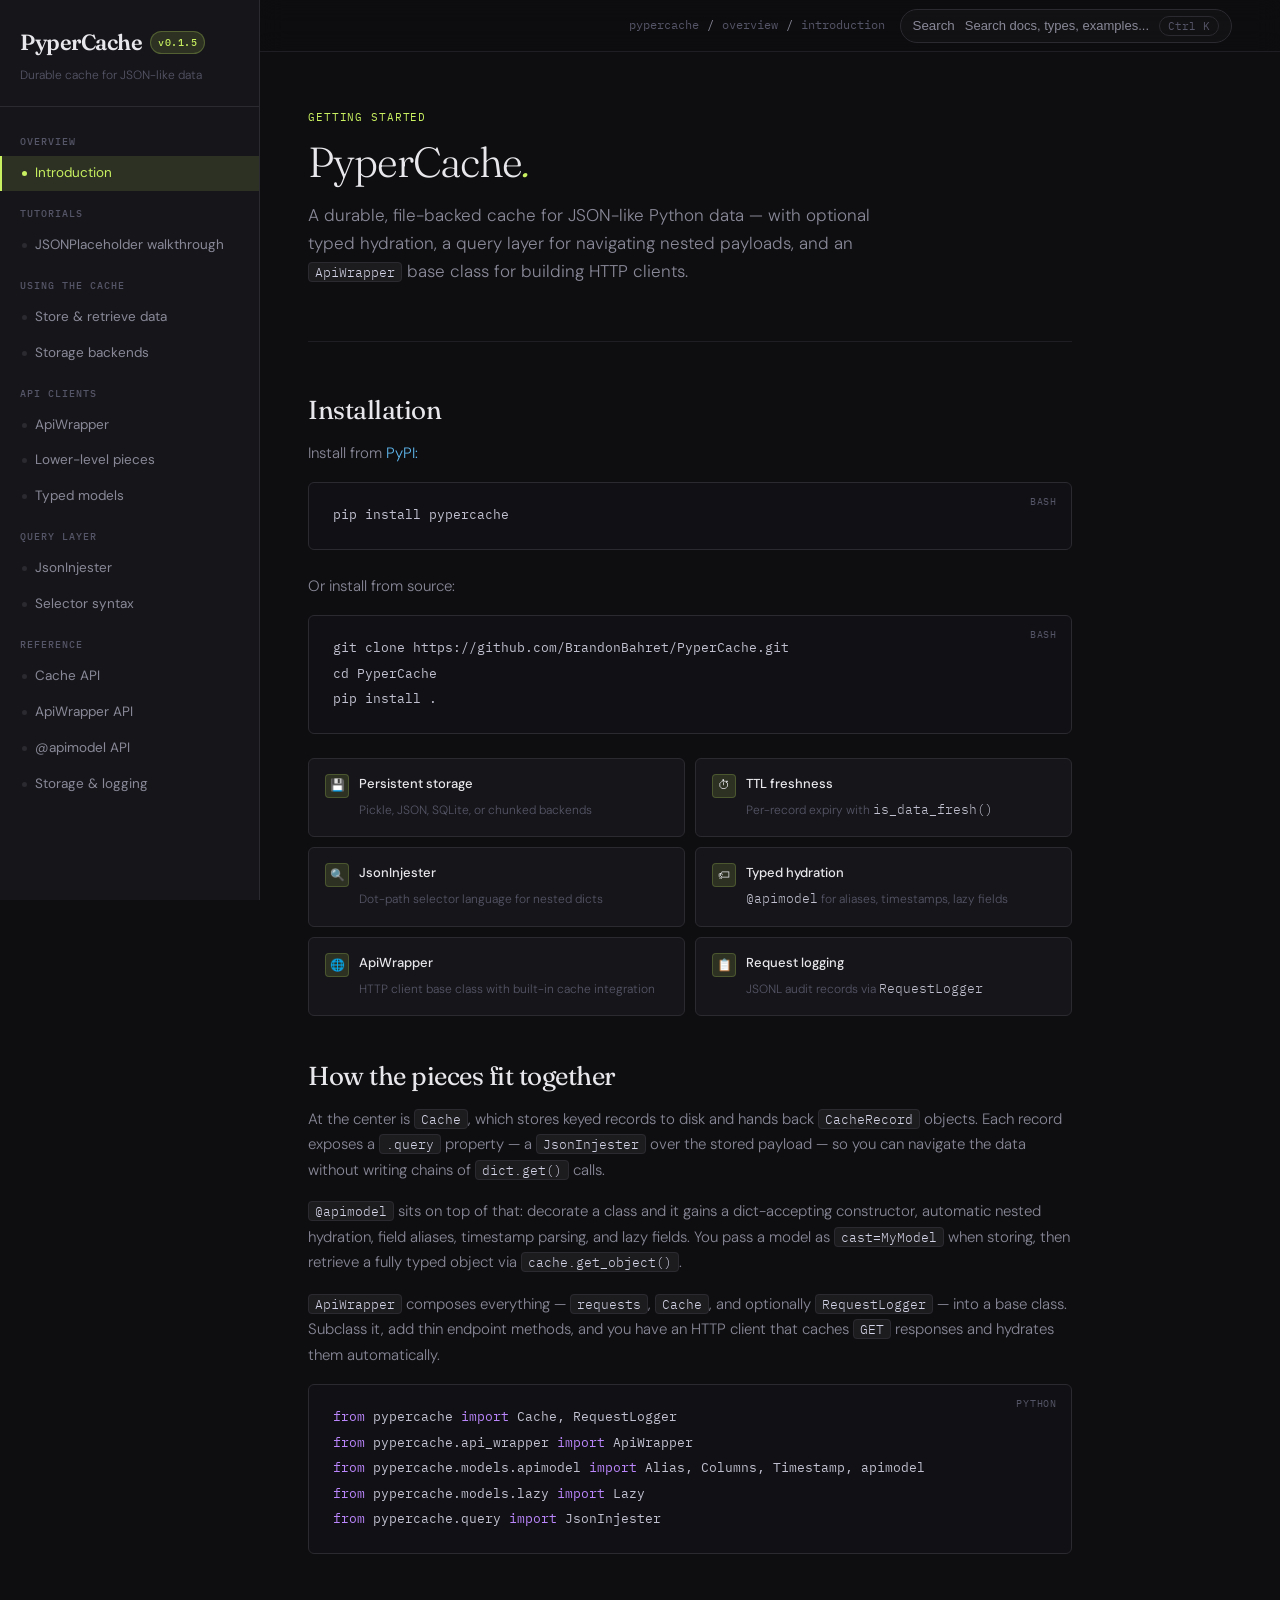
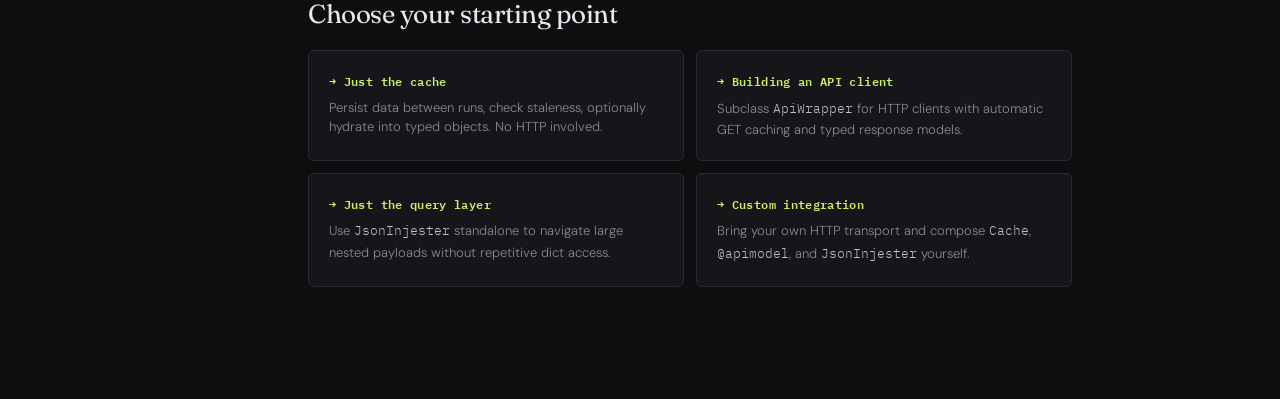
==== docs/index.html @ 1181dd12 "renamed docs web page to index.html;" ====
<!DOCTYPE html>
<html lang="en">
<head>
<meta charset="UTF-8">
<meta name="viewport" content="width=device-width, initial-scale=1.0">

<link rel="preconnect" href="https://fonts.googleapis.com">
<link href="https://fonts.googleapis.com/css2?family=IBM+Plex+Mono:ital,wght@0,400;0,500;0,600;1,400&family=Fraunces:ital,opsz,wght@0,9..144,300;0,9..144,400;0,9..144,600;1,9..144,300&family=DM+Sans:wght@300;400;500&display=swap" rel="stylesheet">

<title>PyperCache — Docs</title>
<style>
  *, *::before, *::after { box-sizing: border-box; margin: 0; padding: 0; }

  :root {
    --bg: #0e0e10;
    --surface: #16161a;
    --border: #2a2a30;
    --border-subtle: #1e1e24;
    --text: #e8e8ec;
    --text-dim: #888898;
    --text-dimmer: #555568;
    --accent: #c8f060;
    --accent-dim: #a8cc45;
    --accent-glow: rgba(200,240,96,0.12);
    --accent2: #60b8f0;
    --accent2-dim: rgba(96,184,240,0.15);
    --red: #f06060;
    --sidebar-w: 260px;
    --code-bg: #111115;
    --radius: 6px;
  }

  html { scroll-behavior: smooth; }

  body {
    font-family: 'DM Sans', sans-serif;
    background: var(--bg);
    color: var(--text);
    font-size: 15px;
    line-height: 1.7;
    min-height: 100vh;
  }

  /* ── LAYOUT ── */
  .shell {
    display: flex;
    min-height: 100vh;
  }

  /* ── SIDEBAR ── */
  .sidebar {
    width: var(--sidebar-w);
    flex-shrink: 0;
    background: var(--surface);
    border-right: 1px solid var(--border);
    position: sticky;
    top: 0;
    height: 100vh;
    overflow-y: auto;
    display: flex;
    flex-direction: column;
  }

  .sidebar::-webkit-scrollbar { width: 4px; }
  .sidebar::-webkit-scrollbar-track { background: transparent; }
  .sidebar::-webkit-scrollbar-thumb { background: var(--border); border-radius: 4px; }

  .logo {
    padding: 24px 20px 20px;
    border-bottom: 1px solid var(--border);
    flex-shrink: 0;
  }

  .logo-name {
    font-family: 'Fraunces', serif;
    font-size: 22px;
    font-weight: 600;
    letter-spacing: -0.5px;
    color: var(--text);
    display: flex;
    align-items: center;
    gap: 8px;
  }

  .logo-pill {
    font-family: 'IBM Plex Mono', monospace;
    font-size: 10px;
    font-weight: 500;
    background: var(--accent-glow);
    color: var(--accent);
    border: 1px solid rgba(200,240,96,0.25);
    padding: 2px 7px;
    border-radius: 20px;
    letter-spacing: 0.05em;
  }

  .logo-tagline {
    font-size: 12px;
    color: var(--text-dimmer);
    margin-top: 4px;
    font-weight: 300;
  }

  nav {
    padding: 16px 0 24px;
    flex: 1;
  }

  .nav-group {
    margin-bottom: 4px;
  }

  .nav-group-label {
    font-size: 10px;
    font-weight: 500;
    letter-spacing: 0.1em;
    text-transform: uppercase;
    color: var(--text-dimmer);
    padding: 10px 20px 6px;
    font-family: 'IBM Plex Mono', monospace;
  }

  .nav-link {
    display: flex;
    align-items: center;
    gap: 8px;
    padding: 6px 20px;
    color: var(--text-dim);
    text-decoration: none;
    font-size: 13.5px;
    font-weight: 400;
    transition: color 0.15s, background 0.15s;
    border-left: 2px solid transparent;
    margin: 0 0 1px;
    cursor: pointer;
  }

  .nav-link:hover {
    color: var(--text);
    background: rgba(255,255,255,0.03);
  }

  .nav-link.active {
    color: var(--accent);
    border-left-color: var(--accent);
    background: var(--accent-glow);
  }

  .nav-link .dot {
    width: 5px;
    height: 5px;
    border-radius: 50%;
    background: var(--border);
    flex-shrink: 0;
    transition: background 0.15s;
  }

  .nav-link.active .dot { background: var(--accent); }

  /* ── MAIN ── */
  .main {
    flex: 1;
    min-width: 0;
    display: flex;
    flex-direction: column;
  }

  .topbar {
    position: sticky;
    top: 0;
    z-index: 10;
    background: rgba(14,14,16,0.85);
    backdrop-filter: blur(12px);
    border-bottom: 1px solid var(--border-subtle);
    padding: 0 48px;
    height: 52px;
    display: flex;
    align-items: center;
    justify-content: flex-end;
    flex-shrink: 0;
    gap: 15px;
  }

  .breadcrumb {
    font-family: 'IBM Plex Mono', monospace;
    font-size: 12px;
    color: var(--text-dimmer);
    display: flex;
    align-items: center;
    gap: 8px;
  }

  .breadcrumb span { color: var(--text-dim); }

  .topbar-actions {
    display: flex;
    gap: 12px;
    align-items: center;
  }

  .topbar-left {
    display: flex;
    align-items: center;
    gap: 14px;
    min-width: 0;
  }

  .badge {
    font-family: 'IBM Plex Mono', monospace;
    font-size: 11px;
    padding: 3px 10px;
    border-radius: 20px;
    border: 1px solid var(--border);
    color: var(--text-dimmer);
  }

  .search-trigger {
    display: inline-flex;
    align-items: center;
    gap: 10px;
    height: 34px;
    min-width: 240px;
    padding: 0 12px;
    border: 1px solid var(--border);
    border-radius: 999px;
    background: rgba(255,255,255,0.02);
    color: var(--text-dim);
    cursor: pointer;
    transition: border-color 0.15s, background 0.15s, color 0.15s;
  }

  .search-trigger:hover {
    border-color: rgba(200,240,96,0.35);
    background: rgba(200,240,96,0.06);
    color: var(--text);
  }

  .search-trigger-label {
    font-size: 13px;
    font-weight: 300;
    flex: 1;
    text-align: left;
  }

  .search-trigger-kbd {
    font-family: 'IBM Plex Mono', monospace;
    font-size: 11px;
    border: 1px solid var(--border);
    border-radius: 999px;
    padding: 2px 8px;
    color: var(--text-dimmer);
  }

  /* ── CONTENT ── */
  .content-outer {
    flex: 1;
    padding: 56px 48px 80px;
    max-width: 860px;
  }

  /* Page hero */
  .page-hero {
    margin-bottom: 52px;
    padding-bottom: 40px;
    border-bottom: 1px solid var(--border-subtle);
  }

  .page-tag {
    font-family: 'IBM Plex Mono', monospace;
    font-size: 11px;
    color: var(--accent);
    letter-spacing: 0.08em;
    text-transform: uppercase;
    margin-bottom: 12px;
  }

  .page-title {
    font-family: 'Fraunces', serif;
    font-size: 42px;
    font-weight: 300;
    letter-spacing: -1px;
    color: var(--text);
    line-height: 1.1;
    margin-bottom: 16px;
  }

  .page-title em {
    font-style: italic;
    color: var(--accent);
  }

  .page-lead {
    font-size: 17px;
    color: var(--text-dim);
    line-height: 1.65;
    font-weight: 300;
    max-width: 600px;
  }

  /* Sections */
  .section {
    display: none;
  }
  .section.active {
    display: block;
    animation: fadeIn 0.2s ease;
  }

  @keyframes fadeIn {
    from { opacity: 0; transform: translateY(6px); }
    to { opacity: 1; transform: translateY(0); }
  }

  /* Content elements */
  h2 {
    font-family: 'Fraunces', serif;
    font-size: 26px;
    font-weight: 400;
    letter-spacing: -0.5px;
    color: var(--text);
    margin: 44px 0 14px;
    line-height: 1.25;
  }

  h2:first-child { margin-top: 0; }

  h3 {
    font-family: 'IBM Plex Mono', monospace;
    font-size: 13px;
    font-weight: 500;
    color: var(--accent2);
    letter-spacing: 0.03em;
    margin: 32px 0 10px;
    text-transform: uppercase;
  }

  h4 {
    font-size: 15px;
    font-weight: 500;
    color: var(--text);
    margin: 20px 0 8px;
  }

  p {
    color: var(--text-dim);
    margin-bottom: 16px;
    font-weight: 300;
  }

  p strong {
    color: var(--text);
    font-weight: 500;
  }

  a { color: var(--accent2); text-decoration: none; }
  a:hover { text-decoration: underline; }

  .doc-link {
    color: var(--accent2);
    text-decoration: underline;
    text-decoration-color: rgba(96,184,240,0.45);
    text-underline-offset: 2px;
    cursor: pointer;
  }

  .doc-link:hover {
    color: #8ecdf6;
    text-decoration-color: currentColor;
  }

  /* Code */
  pre {
    background: var(--code-bg);
    border: 1px solid var(--border);
    border-radius: var(--radius);
    padding: 20px 24px;
    overflow-x: auto;
    margin: 16px 0 24px;
    position: relative;
  }

  pre::before {
    content: attr(data-lang);
    position: absolute;
    top: 10px;
    right: 14px;
    font-family: 'IBM Plex Mono', monospace;
    font-size: 10px;
    color: var(--text-dimmer);
    text-transform: uppercase;
    letter-spacing: 0.08em;
    transition: opacity 0.15s, transform 0.15s;
  }

  pre[data-lang]:hover::before,
  pre[data-lang]:focus-within::before {
    opacity: 0;
    transform: translateY(-2px);
  }

  .copy-code-button {
    position: absolute;
    top: 7px;
    right: 10px;
    height: 26px;
    padding: 0 8px 0 6px;
    display: inline-flex;
    align-items: center;
    gap: 5px;
    border: 1px solid rgba(200,240,96,0.28);
    border-radius: 999px;
    background: rgba(17,17,21,0.92);
    color: var(--text-dim);
    cursor: pointer;
    opacity: 0;
    transform: translateY(-2px);
    transition: opacity 0.15s, transform 0.15s, color 0.15s, border-color 0.15s, background 0.15s;
    z-index: 1;
    font-family: 'IBM Plex Mono', monospace;
    font-size: 10px;
    letter-spacing: 0.04em;
    white-space: nowrap;
  }

  .copy-code-button-label {
    line-height: 1;
  }

  pre[data-lang]:hover .copy-code-button,
  pre[data-lang]:focus-within .copy-code-button {
    opacity: 1;
    transform: translateY(0);
  }

  .copy-code-button:hover,
  .copy-code-button:focus-visible {
    color: var(--accent);
    border-color: rgba(200,240,96,0.55);
    background: rgba(200,240,96,0.08);
    outline: none;
  }

  .copy-code-button.copied {
    color: var(--accent);
    border-color: rgba(200,240,96,0.65);
    background: rgba(200,240,96,0.12);
  }

  .copy-code-button svg {
    width: 12px;
    height: 12px;
    fill: none;
    stroke: currentColor;
    stroke-width: 1.8;
    stroke-linecap: round;
    stroke-linejoin: round;
    flex-shrink: 0;
  }

  code {
    font-family: 'IBM Plex Mono', monospace;
    font-size: 13px;
    line-height: 1.75;
    color: #c0c0d0;
  }

  p code, li code {
    background: rgba(255,255,255,0.06);
    border: 1px solid var(--border);
    padding: 1px 6px;
    border-radius: 4px;
    font-size: 12.5px;
    color: #d4d4e8;
  }

  code.inline-code-ref {
    transition: border-color 0.15s, background 0.15s, color 0.15s, box-shadow 0.15s;
  }

  body.mod-nav-active code.inline-code-ref {
    border-color: rgba(96,184,240,0.3);
  }

  body.mod-nav-active code.inline-code-ref:hover {
    cursor: pointer;
    color: #eef6ff;
    background: rgba(96,184,240,0.12);
    border-color: rgba(96,184,240,0.55);
    box-shadow: 0 0 0 1px rgba(96,184,240,0.18);
  }

  /* Syntax highlight tokens */
  .kw { color: #bb86fc; }
  .fn { color: #82b4ff; }
  .cl { color: var(--accent); }
  .st { color: #a8e6a3; }
  .cm { color: var(--text-dimmer); font-style: italic; }
  .num { color: #ffb347; }
  .dc { color: #f0a0a0; }

  /* Callouts */
  .callout {
    border: 1px solid var(--border);
    border-left: 3px solid var(--accent);
    background: var(--accent-glow);
    border-radius: var(--radius);
    padding: 14px 18px;
    margin: 20px 0;
    font-size: 14px;
    color: var(--text-dim);
  }

  .callout.info {
    border-left-color: var(--accent2);
    background: var(--accent2-dim);
  }

  .callout.warn {
    border-left-color: var(--red);
    background: rgba(240,96,96,0.08);
  }

  .callout strong { color: var(--text); font-weight: 500; }

  /* Choice cards */
  .cards {
    display: grid;
    grid-template-columns: 1fr 1fr;
    gap: 12px;
    margin: 20px 0 32px;
  }

  .card {
    background: var(--surface);
    border: 1px solid var(--border);
    border-radius: var(--radius);
    padding: 20px;
    cursor: pointer;
    transition: border-color 0.15s, background 0.15s;
  }

  .card:hover {
    border-color: var(--accent);
    background: rgba(200,240,96,0.04);
  }

  .card-title {
    font-family: 'IBM Plex Mono', monospace;
    font-size: 12px;
    font-weight: 600;
    color: var(--accent);
    margin-bottom: 6px;
    letter-spacing: 0.03em;
  }

  .card-desc {
    font-size: 13px;
    color: var(--text-dim);
    font-weight: 300;
    line-height: 1.5;
  }

  /* Tables */
  table {
    width: 100%;
    border-collapse: collapse;
    margin: 16px 0 24px;
    font-size: 13.5px;
  }

  th {
    font-family: 'IBM Plex Mono', monospace;
    font-size: 11px;
    text-transform: uppercase;
    letter-spacing: 0.07em;
    color: var(--text-dimmer);
    border-bottom: 1px solid var(--border);
    padding: 8px 14px;
    text-align: left;
    font-weight: 500;
  }

  td {
    padding: 10px 14px;
    border-bottom: 1px solid var(--border-subtle);
    color: var(--text-dim);
    vertical-align: top;
  }

  td:first-child {
    font-family: 'IBM Plex Mono', monospace;
    font-size: 12.5px;
    color: var(--accent2);
    white-space: nowrap;
  }

  td strong { color: var(--text); font-weight: 500; }
  tr:last-child td { border-bottom: none; }

  /* Method signatures */
  .method {
    background: var(--code-bg);
    border: 1px solid var(--border);
    border-radius: var(--radius);
    padding: 14px 18px;
    margin: 12px 0 8px;
    font-family: 'IBM Plex Mono', monospace;
    font-size: 13px;
    color: var(--text-dim);
  }

  .method .mname { color: #82b4ff; font-weight: 600; }
  .method .mparam { color: var(--text-dim); }
  .method .mtype { color: var(--accent); }
  .method .mdefault { color: var(--text-dimmer); }

  /* Lists */
  ul, ol {
    padding-left: 20px;
    margin: 10px 0 18px;
    color: var(--text-dim);
    font-weight: 300;
  }

  li { margin-bottom: 5px; }
  li code { font-size: 12px; }

  /* Selector reference */
  .selector-row {
    display: flex;
    gap: 16px;
    align-items: baseline;
    padding: 12px 0;
    border-bottom: 1px solid var(--border-subtle);
  }

  .selector-syntax {
    font-family: 'IBM Plex Mono', monospace;
    font-size: 13px;
    color: var(--accent);
    min-width: 180px;
    flex-shrink: 0;
  }

  .selector-desc {
    font-size: 13.5px;
    color: var(--text-dim);
    font-weight: 300;
  }

  /* Dividers */
  hr {
    border: none;
    border-top: 1px solid var(--border-subtle);
    margin: 36px 0;
  }

  /* Feature grid */
  .feature-grid {
    display: grid;
    grid-template-columns: 1fr 1fr;
    gap: 10px;
    margin: 20px 0 32px;
  }

  .feature-item {
    background: var(--surface);
    border: 1px solid var(--border);
    border-radius: var(--radius);
    padding: 14px 16px;
    display: flex;
    gap: 10px;
    align-items: flex-start;
  }

  .feature-icon {
    width: 24px;
    height: 24px;
    background: var(--accent-glow);
    border: 1px solid rgba(200,240,96,0.2);
    border-radius: 4px;
    display: flex;
    align-items: center;
    justify-content: center;
    font-size: 12px;
    flex-shrink: 0;
    margin-top: 1px;
  }

  .feature-text strong {
    display: block;
    font-size: 13px;
    font-weight: 500;
    color: var(--text);
    margin-bottom: 2px;
  }

  .feature-text span {
    font-size: 12px;
    color: var(--text-dimmer);
    font-weight: 300;
  }

  /* Mobile */
  .menu-toggle {
    display: none;
    background: none;
    border: 1px solid var(--border);
    color: var(--text-dim);
    padding: 6px 10px;
    border-radius: 4px;
    cursor: pointer;
    font-size: 14px;
  }

  .search-modal {
    position: fixed;
    inset: 0;
    background: rgba(5, 7, 10, 0.7);
    backdrop-filter: blur(8px);
    display: none;
    align-items: flex-start;
    justify-content: center;
    padding: 72px 24px 24px;
    z-index: 200;
  }

  .search-modal.open {
    display: flex;
  }

  .search-panel {
    width: min(920px, 100%);
    max-height: calc(100vh - 96px);
    overflow: hidden;
    display: flex;
    flex-direction: column;
    background: #111317;
    border: 1px solid rgba(255,255,255,0.08);
    border-radius: 18px;
    box-shadow: 0 24px 80px rgba(0,0,0,0.45);
  }

  .search-head {
    display: flex;
    align-items: center;
    gap: 14px;
    padding: 18px 18px 14px;
    border-bottom: 1px solid var(--border-subtle);
  }

  .search-input-wrap {
    flex: 1;
    display: flex;
    align-items: center;
    gap: 12px;
    padding: 0 14px;
    border: 1px solid var(--border);
    border-radius: 14px;
    background: rgba(255,255,255,0.03);
  }

  .search-input {
    flex: 1;
    border: 0;
    outline: 0;
    background: transparent;
    color: var(--text);
    font: inherit;
    font-size: 15px;
    padding: 14px 0;
  }

  .search-input::placeholder {
    color: var(--text-dimmer);
  }

  .search-close {
    border: 1px solid var(--border);
    background: transparent;
    color: var(--text-dim);
    border-radius: 10px;
    padding: 10px 12px;
    cursor: pointer;
  }

  .search-toolbar {
    display: flex;
    justify-content: flex-end;
    gap: 16px;
    padding: 0 18px 14px;
    border-bottom: 1px solid var(--border-subtle);
    color: var(--text-dimmer);
    font-size: 12px;
  }

  .search-pill {
    font-family: 'IBM Plex Mono', monospace;
    font-size: 11px;
    padding: 4px 8px;
    border-radius: 999px;
    border: 1px solid var(--border);
    color: var(--text-dimmer);
  }

  .search-results {
    padding: 10px 12px 14px;
    overflow-y: auto;
  }

  .search-answer {
    border: 1px solid rgba(96,184,240,0.2);
    background: rgba(96,184,240,0.08);
    border-radius: 14px;
    padding: 16px 16px 14px;
    margin-bottom: 12px;
  }

  .search-answer-title {
    display: flex;
    align-items: center;
    justify-content: flex-end;
    gap: 12px;
    margin-bottom: 10px;
  }

  .search-answer-title strong {
    color: var(--text);
    font-size: 14px;
    font-weight: 500;
  }

  .search-answer-body {
    color: var(--text-dim);
    font-size: 14px;
    line-height: 1.65;
  }

  .search-answer-link {
    display: block;
    width: 100%;
    text-align: left;
    border: 1px solid rgba(96,184,240,0.15);
    background: rgba(255,255,255,0.02);
    color: var(--text-dim);
    border-radius: 12px;
    padding: 12px 13px;
    margin-bottom: 10px;
    cursor: pointer;
    transition: border-color 0.15s, background 0.15s, transform 0.15s;
  }

  .search-answer-link:hover {
    border-color: rgba(96,184,240,0.28);
    background: rgba(255,255,255,0.05);
    transform: translateY(-1px);
  }

  .search-answer-link strong {
    color: var(--text);
    display: block;
    margin-bottom: 4px;
  }

  .search-answer-link span {
    display: block;
  }

  .search-answer-source {
    appearance: none;
    border: 1px solid var(--border);
    background: transparent;
    color: var(--text-dimmer);
    border-radius: 999px;
    padding: 6px 10px;
    font-family: 'IBM Plex Mono', monospace;
    font-size: 11px;
    cursor: pointer;
  }

  .search-answer-sources {
    display: flex;
    flex-wrap: wrap;
    gap: 8px;
    margin-top: 10px;
  }

  .search-empty {
    padding: 36px 20px 44px;
    color: var(--text-dim);
  }

  .search-empty strong {
    color: var(--text);
  }

  .search-result {
    border: 1px solid transparent;
    border-radius: 14px;
    padding: 14px 14px 16px;
    margin-bottom: 10px;
    background: rgba(255,255,255,0.02);
    cursor: pointer;
    transition: border-color 0.15s, background 0.15s, transform 0.15s;
  }

  .search-result:hover,
  .search-result.active {
    border-color: rgba(200,240,96,0.28);
    background: rgba(200,240,96,0.06);
    transform: translateY(-1px);
  }

  .search-result-top {
    display: flex;
    justify-content: flex-end;
    gap: 12px;
    margin-bottom: 8px;
  }

  .search-result-path {
    font-family: 'IBM Plex Mono', monospace;
    font-size: 11px;
    color: var(--accent2);
    letter-spacing: 0.03em;
    text-transform: uppercase;
  }

  .search-result-score {
    font-family: 'IBM Plex Mono', monospace;
    font-size: 11px;
    color: var(--text-dimmer);
  }

  .search-result-title {
    color: var(--text);
    font-size: 16px;
    font-weight: 500;
    margin-bottom: 6px;
  }

  .search-result-preview {
    color: var(--text-dim);
    font-size: 14px;
    line-height: 1.65;
  }

  .search-result-meta {
    display: flex;
    flex-wrap: wrap;
    gap: 8px;
    margin-top: 10px;
  }

  .search-chip {
    font-family: 'IBM Plex Mono', monospace;
    font-size: 10px;
    color: var(--text-dimmer);
    border: 1px solid var(--border);
    border-radius: 999px;
    padding: 3px 8px;
  }

  mark.search-hit {
    background: rgba(200,240,96,0.2);
    color: var(--text);
    border-radius: 3px;
    padding: 0 2px;
  }

  .search-target-glow {
    border-radius: 10px;
    animation: searchTargetGlow 1.8s ease-out;
  }

  @keyframes searchTargetGlow {
    0% {
      background: transparent;
      box-shadow: 0 0 0 0 rgba(200,240,96,0);
    }
    18% {
      background: rgba(200,240,96,0.08);
      box-shadow: 0 0 0 2px rgba(200,240,96,0.42), 0 0 28px rgba(200,240,96,0.2);
    }
    100% {
      background: transparent;
      box-shadow: 0 0 0 0 rgba(200,240,96,0);
    }
  }

  @media (max-width: 820px) {
    .sidebar {
      position: fixed;
      left: -280px;
      top: 0;
      z-index: 100;
      transition: left 0.25s ease;
      width: 260px;
    }

    .sidebar.open { left: 0; }

    .menu-toggle { display: block; }

    .content-outer { padding: 32px 24px 60px; }
    .topbar { padding: 0 24px; }
    .topbar-left { gap: 10px; }
    .search-trigger { min-width: 0; width: auto; }
    .search-trigger-kbd { display: none; }
    .search-toolbar { flex-direction: column; }

    .cards, .feature-grid { grid-template-columns: 1fr; }

    .page-title { font-size: 30px; }
    .page-lead { font-size: 15px; }
  }
</style>
</head>
<body>

<div class="shell">

  <!-- SIDEBAR -->
  <aside class="sidebar" id="sidebar">
    <div class="logo">
      <div class="logo-name">
        PyperCache
        <span class="logo-pill">v0.1.5</span>
      </div>
      <div class="logo-tagline">Durable cache for JSON-like data</div>
    </div>

    <nav>
      <div class="nav-group">
        <div class="nav-group-label">Overview</div>
        <a class="nav-link active" onclick="show('overview')">
          <span class="dot"></span> Introduction
        </a>
      </div>

      <div class="nav-group">
        <div class="nav-group-label">Tutorials</div>
        <a class="nav-link" onclick="show('tutorial-jsonplaceholder')">
          <span class="dot"></span> JSONPlaceholder walkthrough
        </a>
      </div>

      <div class="nav-group">
        <div class="nav-group-label">Using the Cache</div>
        <a class="nav-link" onclick="show('cache-basics')">
          <span class="dot"></span> Store &amp; retrieve data
        </a>
        <a class="nav-link" onclick="show('storage-backends')">
          <span class="dot"></span> Storage backends
        </a>
      </div>

      <div class="nav-group">
        <div class="nav-group-label">API Clients</div>
        <a class="nav-link" onclick="show('api-wrapper')">
          <span class="dot"></span> ApiWrapper
        </a>
        <a class="nav-link" onclick="show('building-blocks')">
          <span class="dot"></span> Lower-level pieces
        </a>
        <a class="nav-link" onclick="show('typed-models')">
          <span class="dot"></span> Typed models
        </a>
      </div>

      <div class="nav-group">
        <div class="nav-group-label">Query Layer</div>
        <a class="nav-link" onclick="show('json-injester')">
          <span class="dot"></span> JsonInjester
        </a>
        <a class="nav-link" onclick="show('selector-guide')">
          <span class="dot"></span> Selector syntax
        </a>
      </div>

      <div class="nav-group">
        <div class="nav-group-label">Reference</div>
        <a class="nav-link" onclick="show('ref-cache')">
          <span class="dot"></span> Cache API
        </a>
        <a class="nav-link" onclick="show('ref-apiwrapper')">
          <span class="dot"></span> ApiWrapper API
        </a>
        <a class="nav-link" onclick="show('ref-apimodel')">
          <span class="dot"></span> @apimodel API
        </a>
        <a class="nav-link" onclick="show('ref-storage')">
          <span class="dot"></span> Storage &amp; logging
        </a>
      </div>
    </nav>
  </aside>

  <!-- MAIN -->
  <div class="main">
    <div class="topbar">
      <div class="topbar-left">
        <button class="menu-toggle" onclick="toggleSidebar()">☰</button>
        <div class="breadcrumb" id="breadcrumb">
          pypercache <span>/</span> introduction
        </div>
      </div>
      <div class="topbar-actions">
        <button class="search-trigger" type="button" onclick="openSearchModal()">
          <span aria-hidden="true">Search</span>
          <span class="search-trigger-label">Search docs, types, examples...</span>
          <span class="search-trigger-kbd">Ctrl K</span>
        </button>
      </div>
    </div>

    <div class="content-outer">

      <!-- ══════════════════════════════════════ OVERVIEW -->
      <div class="section active" id="section-overview">
        <div class="page-hero">
          <div class="page-tag">Getting started</div>
          <h1 class="page-title">PyperCache<em>.</em></h1>
          <p class="page-lead">A durable, file-backed cache for JSON-like Python data — with optional typed hydration, a query layer for navigating nested payloads, and an <code>ApiWrapper</code> base class for building HTTP clients.</p>
        </div>

        <h2>Installation</h2>
        <p>Install from <a href="https://pypi.org/project/pypercache/" target="_blank">PyPI:</a></p>
        <pre data-lang="bash"><code>pip install pypercache</code></pre>
        <p>Or install from source:</p>
        <pre data-lang="bash"><code>git clone https://github.com/BrandonBahret/PyperCache.git
cd PyperCache
pip install .</code></pre>

        <div class="feature-grid">
          <div class="feature-item">
            <div class="feature-icon">💾</div>
            <div class="feature-text">
              <strong>Persistent storage</strong>
              <span>Pickle, JSON, SQLite, or chunked backends</span>
            </div>
          </div>
          <div class="feature-item">
            <div class="feature-icon">⏱</div>
            <div class="feature-text">
              <strong>TTL freshness</strong>
              <span>Per-record expiry with <code>is_data_fresh()</code></span>
            </div>
          </div>
          <div class="feature-item">
            <div class="feature-icon">🔍</div>
            <div class="feature-text">
              <strong>JsonInjester</strong>
              <span>Dot-path selector language for nested dicts</span>
            </div>
          </div>
          <div class="feature-item">
            <div class="feature-icon">🏷</div>
            <div class="feature-text">
              <strong>Typed hydration</strong>
              <span><code>@apimodel</code> for aliases, timestamps, lazy fields</span>
            </div>
          </div>
          <div class="feature-item">
            <div class="feature-icon">🌐</div>
            <div class="feature-text">
              <strong>ApiWrapper</strong>
              <span>HTTP client base class with built-in cache integration</span>
            </div>
          </div>
          <div class="feature-item">
            <div class="feature-icon">📋</div>
            <div class="feature-text">
              <strong>Request logging</strong>
              <span>JSONL audit records via <code>RequestLogger</code></span>
            </div>
          </div>
        </div>

        <h2>How the pieces fit together</h2>
        <p>At the center is <code>Cache</code>, which stores keyed records to disk and hands back <code>CacheRecord</code> objects. Each record exposes a <code>.query</code> property — a <code>JsonInjester</code> over the stored payload — so you can navigate the data without writing chains of <code>dict.get()</code> calls.</p>
        <p><code>@apimodel</code> sits on top of that: decorate a class and it gains a dict-accepting constructor, automatic nested hydration, field aliases, timestamp parsing, and lazy fields. You pass a model as <code>cast=MyModel</code> when storing, then retrieve a fully typed object via <code>cache.get_object()</code>.</p>
        <p><code>ApiWrapper</code> composes everything — <code>requests</code>, <code>Cache</code>, and optionally <code>RequestLogger</code> — into a base class. Subclass it, add thin endpoint methods, and you have an HTTP client that caches <code>GET</code> responses and hydrates them automatically.</p>

        <pre data-lang="python"><code><span class="kw">from</span> pypercache <span class="kw">import</span> Cache, RequestLogger
<span class="kw">from</span> pypercache.api_wrapper <span class="kw">import</span> ApiWrapper
<span class="kw">from</span> pypercache.models.apimodel <span class="kw">import</span> Alias, Columns, Timestamp, apimodel
<span class="kw">from</span> pypercache.models.lazy <span class="kw">import</span> Lazy
<span class="kw">from</span> pypercache.query <span class="kw">import</span> JsonInjester</code></pre>

        <h2>Choose your starting point</h2>
        <div class="cards">
          <div class="card" onclick="show('cache-basics')">
            <div class="card-title">→ Just the cache</div>
            <div class="card-desc">Persist data between runs, check staleness, optionally hydrate into typed objects. No HTTP involved.</div>
          </div>
          <div class="card" onclick="show('api-wrapper')">
            <div class="card-title">→ Building an API client</div>
            <div class="card-desc">Subclass <code>ApiWrapper</code> for HTTP clients with automatic GET caching and typed response models.</div>
          </div>
          <div class="card" onclick="show('json-injester')">
            <div class="card-title">→ Just the query layer</div>
            <div class="card-desc">Use <code>JsonInjester</code> standalone to navigate large nested payloads without repetitive dict access.</div>
          </div>
          <div class="card" onclick="show('building-blocks')">
            <div class="card-title">→ Custom integration</div>
            <div class="card-desc">Bring your own HTTP transport and compose <code>Cache</code>, <code>@apimodel</code>, and <code>JsonInjester</code> yourself.</div>
          </div>
        </div>
      </div>

      <!-- ══════════════════════════════════════ CACHE BASICS -->
      <div class="section" id="section-tutorial-jsonplaceholder">
        <div class="page-hero">
          <div class="page-tag">Tutorials</div>
          <h1 class="page-title">Walk through a small <em>API client</em></h1>
          <p class="page-lead">The <code>examples/jsonplaceholder_api</code> example is the shortest end-to-end wrapper in the repository. It shows the full PyperCache workflow: define typed models, subclass <code>ApiWrapper</code>, let <code>GET</code> requests cache automatically, and opt out of cache for a mutating <code>POST</code>.</p>
        </div>

        <h2>Why this example is the right starting point</h2>
        <p>JSONPlaceholder is intentionally simple in the best possible way. There is one base URL, no authentication, and small JSON payloads with predictable structure. That makes it a good teaching surface for the core wrapper pattern without introducing concerns like OAuth, pagination cursors, or multi-origin routing.</p>
        <p>The goal of the example is not to exercise every PyperCache feature. It is to show the smallest realistic client you can copy into a real project and then extend.</p>

        <h2>Start with models that match the payloads you already have</h2>
        <p>The wrapper begins with a few response models. Each one is decorated with <code>@apimodel(validate=True)</code>, which means incoming JSON is hydrated into typed Python objects and checked against the annotated field types during construction.</p>
        <p>Where the upstream API uses camelCase keys, the example maps them into snake_case attributes with <code>Alias(...)</code>. That keeps the Python surface conventional without forcing you to rewrite the raw payload format.</p>

        <pre data-lang="python"><code><span class="kw">from</span> typing <span class="kw">import</span> Annotated
<span class="kw">from</span> pypercache.models.apimodel <span class="kw">import</span> Alias, apimodel

<span class="dc">@apimodel</span>(validate=<span class="kw">True</span>)
<span class="kw">class</span> <span class="cl">Post</span>:
    user_id: <span class="cl">Annotated</span>[int, <span class="cl">Alias</span>(<span class="st">"userId"</span>)]
    id: int
    title: str
    body: str

<span class="dc">@apimodel</span>(validate=<span class="kw">True</span>)
<span class="kw">class</span> <span class="cl">Company</span>:
    name: str
    catch_phrase: <span class="cl">Annotated</span>[str, <span class="cl">Alias</span>(<span class="st">"catchPhrase"</span>)]
    bs: str</code></pre>

        <p>Nested response objects work the same way. The <code>User</code> model contains an <code>Address</code>, which contains a <code>Geo</code>, and hydration recursively builds those child objects for you.</p>

        <h2>Wrap the API in thin endpoint methods</h2>
        <p>Once the models exist, the wrapper class stays small. Its constructor passes a single origin, a cache path, and a default expiry to <code>ApiWrapper</code>. After that, each endpoint is just a thin method around <code>request()</code>.</p>

        <pre data-lang="python"><code><span class="kw">class</span> <span class="cl">JSONPlaceholderClient</span>(<span class="cl">ApiWrapper</span>):
    <span class="kw">def</span> <span class="fn">__init__</span>(self) -> <span class="kw">None</span>:
        <span class="fn">super()</span>.<span class="fn">__init__</span>(
            origins={<span class="st">"default"</span>: <span class="st">"https://jsonplaceholder.typicode.com"</span>},
            default_origin=<span class="st">"default"</span>,
            cache_path=<span class="st">"jsonplaceholder_cache.json"</span>,
            default_expiry=<span class="num">300</span>,
            request_log_path=<span class="st">"jsonplaceholder_requests.log"</span>,
        )

    <span class="kw">def</span> <span class="fn">get_post</span>(self, post_id: int) -> <span class="cl">Post</span>:
        <span class="kw">return</span> self.<span class="fn">request</span>(<span class="st">"GET"</span>, f<span class="st">"/posts/{post_id}"</span>, expected=<span class="st">"json"</span>, cast=<span class="cl">Post</span>)

    <span class="kw">def</span> <span class="fn">list_post_comments</span>(self, post_id: int) -> list[<span class="cl">Comment</span>]:
        <span class="kw">return</span> self.<span class="fn">request</span>(
            <span class="st">"GET"</span>,
            f<span class="st">"/posts/{post_id}/comments"</span>,
            expected=<span class="st">"json"</span>,
            cast=list[<span class="cl">Comment</span>],
        )</code></pre>

        <p>This is the part worth internalizing: the endpoint methods describe intent, not plumbing. You name the HTTP method, path, expected response type, and the model to hydrate into. URL joining, JSON decoding, cache lookup, cache writeback, and object construction are handled underneath.</p>

        <div class="callout info"><strong>Related docs:</strong> The pieces used here are documented in <a class="doc-link" href="#section-api-wrapper" onclick="show('api-wrapper'); return false;"><code>Build with ApiWrapper</code></a> for the wrapper pattern, <a class="doc-link" href="#section-typed-models" onclick="show('typed-models'); return false;"><code>Typed models</code></a> for <code>@apimodel</code> and <code>Alias</code>, and <a class="doc-link" href="#section-ref-apiwrapper" onclick="show('ref-apiwrapper'); return false;"><code>ApiWrapper API</code></a> for the exact <code>request()</code> signature.</div>

        <h2>Let cached GETs make the second call boring</h2>
        <p>The companion <code>app.py</code> script demonstrates the runtime behavior. It first fetches post <code>#1</code>, then immediately fetches the same post again. Because the method is a <code>GET</code> with <code>expected="json"</code>, PyperCache stores the first response and serves the second one from the cache while the entry is still fresh.</p>

        <pre data-lang="python"><code>client = <span class="cl">JSONPlaceholderClient</span>(
    cache_path=<span class="st">"jsonplaceholder_cache.json"</span>,
    request_log_path=<span class="st">"jsonplaceholder_requests.log"</span>,
)

post = client.<span class="fn">get_post</span>(<span class="num">1</span>)
cached_post = client.<span class="fn">get_post</span>(<span class="num">1</span>)

author = client.<span class="fn">get_user</span>(post.user_id)
comments = client.<span class="fn">list_post_comments</span>(post.id)
todo = client.<span class="fn">get_todo</span>(<span class="num">1</span>)</code></pre>

        <p>That sequence is the narrative center of the example. The first request proves the wrapper can fetch and hydrate a resource. The second request proves the cache is active. The follow-up calls show that once you have a typed object back, using fields like <code>post.user_id</code> to drive the next request feels like ordinary Python code rather than manual JSON plumbing.</p>

        <h2>Treat writes differently from reads</h2>
        <p>The example ends with a <code>create_post()</code> method. This is where the code deliberately opts out of the cache:</p>

        <pre data-lang="python"><code><span class="kw">def</span> <span class="fn">create_post</span>(self, *, user_id: int, title: str, body: str) -> <span class="cl">CreatedPost</span>:
    <span class="kw">return</span> self.<span class="fn">request</span>(
        <span class="st">"POST"</span>,
        <span class="st">"/posts"</span>,
        expected=<span class="st">"json"</span>,
        json_body={
            <span class="st">"userId"</span>: user_id,
            <span class="st">"title"</span>: title,
            <span class="st">"body"</span>: body,
        },
        use_cache=<span class="kw">False</span>,
        cast=<span class="cl">CreatedPost</span>,
    )</code></pre>

        <p>This mirrors the documented caching rule for <code>ApiWrapper.request()</code>: cached responses are for read paths, not mutating calls. The explicit <code>use_cache=False</code> makes that policy visible in the method body, which is useful both as documentation for readers and as protection if the method grows later.</p>
        <p>JSONPlaceholder itself does not persist the new record, so the point is not durable remote state. The point is to show how request encoding with <code>json_body=...</code> and typed response hydration still work cleanly on the write path.</p>

        <h2>What to copy into your own project</h2>
        <p>If you are starting a real client, the practical pattern is straightforward: model the responses you care about, subclass <code>ApiWrapper</code>, make each endpoint method one call to <code>request()</code>, and let the cache cover repeatable <code>GET</code> traffic. Add custom headers in <code>get_session()</code> only when the API requires them.</p>
        <p>When the process exits, call <code>client.close()</code>. That closes the wrapper's cache and flushes pending writes for backends such as SQLite when they are in use.</p>
      </div>

      <div class="section" id="section-cache-basics">
        <div class="page-hero">
          <div class="page-tag">Cache users</div>
          <h1 class="page-title">Store &amp; retrieve <em>data</em></h1>
          <p class="page-lead">The core persistence workflow: write a payload by key, check whether it's fresh, and read it back — with optional typed hydration via <code>@apimodel</code>.</p>
        </div>

        <h2>Create a cache</h2>
        <p>Pass a file path. The extension determines which storage backend is used.</p>

        <pre data-lang="python"><code><span class="kw">from</span> pypercache <span class="kw">import</span> Cache

cache = <span class="cl">Cache</span>(filepath=<span class="st">"app_cache.pkl"</span>)</code></pre>

        <p>Omit <code>filepath</code> and it defaults to <code>api-cache.pkl</code> in the working directory.</p>

        <h2>Store and read</h2>

        <pre data-lang="python"><code>cache.<span class="fn">store</span>(<span class="st">"user:1"</span>, {<span class="st">"name"</span>: <span class="st">"Alice"</span>, <span class="st">"role"</span>: <span class="st">"admin"</span>})
cache.<span class="fn">store</span>(<span class="st">"user:2"</span>, {<span class="st">"name"</span>: <span class="st">"Bob"</span>, <span class="st">"role"</span>: <span class="st">"user"</span>}, expiry=<span class="num">3600</span>)

record = cache.<span class="fn">get</span>(<span class="st">"user:1"</span>)
print(record.data)          <span class="cm"># the raw payload</span>
print(record.is_data_stale) <span class="cm"># False — no expiry set</span>
print(record.expiry)        <span class="cm"># inf</span></code></pre>

        <p><code>get()</code> always returns a <code>CacheRecord</code>. Access <code>.data</code> for the raw payload. It raises <code>KeyError</code> if the key doesn't exist.</p>

        <h2>TTL and freshness</h2>
        <p>The typical pattern is fetch-or-cache: check freshness, run the expensive work if stale, then read from cache.</p>

        <pre data-lang="python"><code>key = <span class="st">"expensive-result"</span>

<span class="kw">if not</span> cache.<span class="fn">is_data_fresh</span>(key):
    payload = <span class="fn">run_expensive_work</span>()
    cache.<span class="fn">store</span>(key, payload, expiry=<span class="num">300</span>)

result = cache.<span class="fn">get</span>(key).data</code></pre>

        <p><code>is_data_fresh()</code> returns <code>False</code> when the key doesn't exist or the record's TTL has elapsed. It never throws.</p>

        <h2>Updating a record</h2>
        <p><code>update()</code> replaces the payload and refreshes the timestamp while keeping the original expiry and any <code>cast</code> metadata intact.</p>

        <pre data-lang="python"><code>cache.<span class="fn">update</span>(<span class="st">"settings"</span>, {<span class="st">"theme"</span>: <span class="st">"light"</span>, <span class="st">"page_size"</span>: <span class="num">50</span>})</code></pre>

        <div class="callout warn"><strong>Note:</strong> <code>update()</code> raises <code>KeyError</code> if the key doesn't exist. Use <code>store()</code> when you don't know whether the key is there yet.</div>

        <h2>Typed round-trips</h2>
        <p>Store a record with <code>cast=MyModel</code> and retrieve it as a fully hydrated object using <code>get_object()</code>.</p>

        <pre data-lang="python"><code><span class="kw">from</span> pypercache.models.apimodel <span class="kw">import</span> apimodel

<span class="dc">@apimodel</span>(validate=<span class="kw">True</span>)
<span class="kw">class</span> <span class="cl">User</span>:
    id: int
    name: str

cache.<span class="fn">store</span>(<span class="st">"user:1"</span>, {<span class="st">"id"</span>: <span class="num">1</span>, <span class="st">"name"</span>: <span class="st">"Ada"</span>}, cast=<span class="cl">User</span>)

user = cache.<span class="fn">get_object</span>(<span class="st">"user:1"</span>)
print(user.name)  <span class="cm"># "Ada"</span>

cache.<span class="fn">close</span>()</code></pre>

        <div class="callout info"><strong>Tip:</strong> Always call <code>cache.close()</code> when using SQLite (<code>.db</code>) to flush pending writes. It's a no-op for other backends, so it's safe to call regardless.</div>

        <h2>Querying the payload inline</h2>
        <p>Every <code>CacheRecord</code> exposes a <code>JsonInjester</code> via <code>.query</code>, so you can navigate the stored data without a separate extraction step.</p>

        <pre data-lang="python"><code>cache.<span class="fn">store</span>(<span class="st">"order:1"</span>, {
    <span class="st">"customer"</span>: {<span class="st">"name"</span>: <span class="st">"Sarah Johnson"</span>},
    <span class="st">"items"</span>: [
        {<span class="st">"name"</span>: <span class="st">"Laptop"</span>, <span class="st">"price"</span>: <span class="num">999.99</span>, <span class="st">"category"</span>: <span class="st">"electronics"</span>},
        {<span class="st">"name"</span>: <span class="st">"Mouse"</span>, <span class="st">"price"</span>: <span class="num">59.99</span>, <span class="st">"category"</span>: <span class="st">"electronics"</span>},
    ],
})

q = cache.<span class="fn">get</span>(<span class="st">"order:1"</span>).query
print(q.<span class="fn">get</span>(<span class="st">"customer.name"</span>))
print(q.<span class="fn">get</span>(<span class="st">"items?name*"</span>))
print(q.<span class="fn">get</span>(<span class="st">"items?category=electronics"</span>))</code></pre>

        <h2>Clearing the cache</h2>
        <pre data-lang="python"><code>cache.<span class="fn">completely_erase_cache</span>()
print(cache.<span class="fn">has</span>(<span class="st">"user:1"</span>))  <span class="cm"># False</span></code></pre>
      </div>

      <!-- ══════════════════════════════════════ STORAGE BACKENDS -->
      <div class="section" id="section-storage-backends">
        <div class="page-hero">
          <div class="page-tag">Cache users</div>
          <h1 class="page-title">Storage <em>backends</em></h1>
          <p class="page-lead">The backend is selected purely from the file extension. The cache API is identical across all of them.</p>
        </div>

        <pre data-lang="python"><code>Cache(filepath=<span class="st">"cache.pkl"</span>)      <span class="cm"># Pickle — default</span>
Cache(filepath=<span class="st">"cache.json"</span>)     <span class="cm"># JSON — human-readable</span>
Cache(filepath=<span class="st">"cache.manifest"</span>) <span class="cm"># Chunked — large stores</span>
Cache(filepath=<span class="st">"cache.db"</span>)       <span class="cm"># SQLite — best write behavior</span></code></pre>

        <h2>Quick comparison</h2>
        <table>
          <thead>
            <tr>
              <th>Extension</th>
              <th>Backend</th>
              <th>Best for</th>
            </tr>
          </thead>
          <tbody>
            <tr>
              <td>.pkl</td>
              <td><strong>Pickle</strong></td>
              <td>Default choice. Simple, fast, Python-native serialization. Rewrites the whole file on save.</td>
            </tr>
            <tr>
              <td>.json</td>
              <td><strong>JSON</strong></td>
              <td>Human-readable files you want to inspect or diff. Not great for large caches — full rewrite on every save.</td>
            </tr>
            <tr>
              <td>.manifest</td>
              <td><strong>Chunked</strong></td>
              <td>Many keys or large payloads. Per-chunk rewrites instead of full-file rewrites. Backed by a directory, not a single file.</td>
            </tr>
            <tr>
              <td>.db</td>
              <td><strong>SQLite</strong></td>
              <td>Frequent writes, growing caches, concurrent access. WAL mode with batched flushes — the most operationally robust option.</td>
            </tr>
          </tbody>
        </table>

        <h2>SQLite specifics</h2>
        <p>SQLite loads all rows into memory on open, tracks dirty keys in memory, and flushes in batches. A crash without a clean close can lose the last few seconds of writes. Prefer using it as a context manager:</p>

        <pre data-lang="python"><code><span class="kw">from</span> pypercache.storage <span class="kw">import</span> SQLiteStorage

<span class="kw">with</span> <span class="cl">SQLiteStorage</span>(<span class="st">"cache.db"</span>) <span class="kw">as</span> store:
    ...</code></pre>

        <p>Or just call <code>cache.close()</code> before your process exits — that's what <code>ApiWrapper.close()</code> does under the hood.</p>

        <h2>Request logging is separate</h2>
        <p><code>RequestLogger</code> writes JSONL audit records to its own file. It doesn't know about the cache backend and you don't need a cache to use it.</p>

        <pre data-lang="python"><code><span class="kw">from</span> pypercache <span class="kw">import</span> RequestLogger

log = <span class="cl">RequestLogger</span>(<span class="st">"requests.log"</span>)
log.<span class="fn">log</span>(uri=<span class="st">"/v1/items"</span>, status=<span class="num">200</span>)

<span class="kw">for</span> entry <span class="kw">in</span> log.<span class="fn">get_logs_from_last_seconds</span>(<span class="num">60</span>):
    print(entry.data[<span class="st">"uri"</span>], entry.data[<span class="st">"status"</span>])</code></pre>
      </div>

      <!-- ══════════════════════════════════════ API WRAPPER -->
      <div class="section" id="section-api-wrapper">
        <div class="page-hero">
          <div class="page-tag">API clients</div>
          <h1 class="page-title">Build with <em>ApiWrapper</em></h1>
          <p class="page-lead">The highest-level integration surface. Subclass it and your endpoint methods stay thin — URL building, caching, response decoding, and model hydration are handled for you.</p>
        </div>

        <h2>Basic subclass pattern</h2>
        <p>Override <code>get_session()</code> to set headers or auth, then add one method per endpoint.</p>

        <pre data-lang="python"><code><span class="kw">from</span> typing <span class="kw">import</span> Annotated
<span class="kw">from</span> pypercache.api_wrapper <span class="kw">import</span> ApiWrapper
<span class="kw">from</span> pypercache.models.apimodel <span class="kw">import</span> Alias, apimodel

<span class="dc">@apimodel</span>(validate=<span class="kw">True</span>)
<span class="kw">class</span> <span class="cl">Widget</span>:
    id: int
    display_name: <span class="cl">Annotated</span>[str, <span class="cl">Alias</span>(<span class="st">"displayName"</span>)]

<span class="kw">class</span> <span class="cl">WidgetClient</span>(<span class="cl">ApiWrapper</span>):
    <span class="kw">def</span> <span class="fn">__init__</span>(self) -> <span class="kw">None</span>:
        <span class="fn">super()</span>.<span class="fn">__init__</span>(
            origins={<span class="st">"default"</span>: <span class="st">"https://api.example.com"</span>},
            default_origin=<span class="st">"default"</span>,
            cache_path=<span class="st">"widget_cache.json"</span>,
            default_expiry=<span class="num">300</span>,
        )

    <span class="kw">def</span> <span class="fn">get_session</span>(self):
        session = <span class="fn">super()</span>.<span class="fn">get_session</span>()
        session.headers.<span class="fn">update</span>({<span class="st">"User-Agent"</span>: <span class="st">"widget-client/1.0"</span>})
        <span class="kw">return</span> session

    <span class="kw">def</span> <span class="fn">list_widgets</span>(self) -> list[<span class="cl">Widget</span>]:
        <span class="kw">return</span> self.<span class="fn">request</span>(<span class="st">"GET"</span>, <span class="st">"/widgets"</span>, expected=<span class="st">"json"</span>, cast=list[<span class="cl">Widget</span>])

    <span class="kw">def</span> <span class="fn">get_widget</span>(self, widget_id: int) -> <span class="cl">Widget</span>:
        <span class="kw">return</span> self.<span class="fn">request</span>(<span class="st">"GET"</span>, f<span class="st">"/widgets/{widget_id}"</span>, expected=<span class="st">"json"</span>, cast=<span class="cl">Widget</span>)

    <span class="kw">def</span> <span class="fn">create_widget</span>(self, name: str) -> <span class="cl">Widget</span>:
        <span class="kw">return</span> self.<span class="fn">request</span>(
            <span class="st">"POST"</span>, <span class="st">"/widgets"</span>,
            expected=<span class="st">"json"</span>,
            json_body={<span class="st">"name"</span>: name},
            use_cache=<span class="kw">False</span>,
            cast=<span class="cl">Widget</span>,
        )</code></pre>

        <h2>Constructor</h2>
        <pre data-lang="python"><code><span class="fn">super()</span>.<span class="fn">__init__</span>(
    origins={<span class="st">"api"</span>: <span class="st">"https://api.example.com"</span>},
    default_origin=<span class="st">"api"</span>,
    cache_path=<span class="st">"example.db"</span>,      <span class="cm"># None disables caching</span>
    default_expiry=<span class="num">300</span>,
    request_log_path=<span class="st">"reqs.log"</span>,  <span class="cm"># None disables logging</span>
    timeout=<span class="num">10</span>,
)</code></pre>

        <h2>Multi-origin APIs</h2>
        <p>When your API spans multiple hosts, add each as an origin and select it per request with <code>origin=</code>.</p>

        <pre data-lang="python"><code><span class="kw">super()</span>.<span class="fn">__init__</span>(
    origins={
        <span class="st">"api"</span>: <span class="st">"https://api.example.com"</span>,
        <span class="st">"auth"</span>: <span class="st">"https://auth.example.com"</span>,
    },
    default_origin=<span class="st">"api"</span>,
)

<span class="cm"># In an endpoint method:</span>
<span class="kw">return</span> self.<span class="fn">request</span>(<span class="st">"GET"</span>, <span class="st">"/token"</span>, origin=<span class="st">"auth"</span>, ...)</code></pre>

        <h2>Caching rules</h2>
        <p>The behavior is intentionally simple: only <code>GET</code> requests with <code>expected="auto"</code> or <code>expected="json"</code> are cached. Stale entries are refetched, not served. Pass <code>use_cache=False</code> to skip both lookup and writeback — always do this for <code>POST</code>, <code>PUT</code>, and <code>DELETE</code> requests.</p>

        <h2>Error handling</h2>
        <pre data-lang="python"><code><span class="kw">from</span> pypercache.api_wrapper <span class="kw">import</span> ApiHTTPError

<span class="kw">try</span>:
    client.<span class="fn">get_widget</span>(<span class="num">404</span>)
<span class="kw">except</span> <span class="cl">ApiHTTPError</span> <span class="kw">as</span> exc:
    print(exc.status_code)
    print(exc.url)
    print(exc.body)</code></pre>

        <h2>Lifecycle</h2>
        <pre data-lang="python"><code>client = <span class="cl">WidgetClient</span>()
<span class="kw">try</span>:
    widgets = client.<span class="fn">list_widgets</span>()
<span class="kw">finally</span>:
    client.<span class="fn">close</span>()  <span class="cm"># closes cache + session</span></code></pre>
      </div>

      <!-- ══════════════════════════════════════ BUILDING BLOCKS -->
      <div class="section" id="section-building-blocks">
        <div class="page-hero">
          <div class="page-tag">API clients</div>
          <h1 class="page-title">Lower-level <em>pieces</em></h1>
          <p class="page-lead">Bring your own HTTP transport and compose only the PyperCache parts you need: <code>Cache</code>, <code>RequestLogger</code>, <code>@apimodel</code>, and <code>JsonInjester</code>.</p>
        </div>

        <div class="callout info"><strong>When to use this path:</strong> You already have an HTTP client abstraction, need custom cache keys or refresh rules, want to cache non-request work, or only need parts of PyperCache — not the full wrapper.</div>

        <h2>Manual fetch-or-cache</h2>
        <p>This is the core pattern — everything <code>ApiWrapper.request()</code> automates, written explicitly.</p>

        <pre data-lang="python"><code><span class="kw">import</span> requests
<span class="kw">from</span> pypercache <span class="kw">import</span> Cache, RequestLogger
<span class="kw">from</span> pypercache.models.apimodel <span class="kw">import</span> apimodel

<span class="dc">@apimodel</span>(validate=<span class="kw">True</span>)
<span class="kw">class</span> <span class="cl">User</span>:
    id: int
    name: str
    email: str

cache = <span class="cl">Cache</span>(filepath=<span class="st">"users_cache.db"</span>)
log = <span class="cl">RequestLogger</span>(filepath=<span class="st">"users_requests.log"</span>)

key = <span class="st">"user:1"</span>
<span class="kw">if not</span> cache.<span class="fn">is_data_fresh</span>(key):
    response = requests.<span class="fn">get</span>(<span class="st">"https://api.example.com/users/1"</span>, timeout=<span class="num">10</span>)
    response.<span class="fn">raise_for_status</span>()
    payload = response.<span class="fn">json</span>()
    log.<span class="fn">log</span>(uri=response.url, status=response.status_code)
    cache.<span class="fn">store</span>(key, payload, expiry=<span class="num">300</span>, cast=<span class="cl">User</span>)

user = cache.<span class="fn">get_object</span>(key)
print(user.name)
cache.<span class="fn">close</span>()</code></pre>

        <h2>Navigating a loaded record</h2>
        <pre data-lang="python"><code>record = cache.<span class="fn">get</span>(<span class="st">"user:1"</span>)
print(record.query.<span class="fn">has</span>(<span class="st">"name"</span>))
print(record.query.<span class="fn">get</span>(<span class="st">"address.city"</span>, default_value=<span class="st">"unknown"</span>))</code></pre>

        <h2>@apimodel vs @Cache.cached</h2>
        <p>Use <code>@apimodel</code> when you want aliases, timestamps, lazy fields, or column transforms. Use <code>@Cache.cached</code> when you only need lightweight class registration — your class already knows how to accept the cached payload.</p>

        <pre data-lang="python"><code><span class="dc">@Cache.cached</span>
<span class="kw">class</span> <span class="cl">SearchResult</span>:
    <span class="kw">def</span> <span class="fn">__init__</span>(self, hits=<span class="kw">None</span>, total=<span class="num">0</span>, **kwargs):
        self.hits = hits <span class="kw">or</span> []
        self.total = total

cache.<span class="fn">store</span>(<span class="st">"search:python"</span>, {<span class="st">"hits"</span>: [], <span class="st">"total"</span>: <span class="num">0</span>}, cast=<span class="cl">SearchResult</span>)
result = cache.<span class="fn">get_object</span>(<span class="st">"search:python"</span>)</code></pre>

        <h2>Using RequestLogger standalone</h2>
        <pre data-lang="python"><code><span class="kw">from</span> pypercache <span class="kw">import</span> RequestLogger

log = <span class="cl">RequestLogger</span>(<span class="st">"requests.log"</span>)
log.<span class="fn">log</span>(uri=<span class="st">"/health"</span>, status=<span class="num">200</span>)

<span class="kw">for</span> entry <span class="kw">in</span> log.<span class="fn">get_logs_from_last_seconds</span>(<span class="num">60</span>):
    print(entry.data[<span class="st">"uri"</span>], entry.data[<span class="st">"status"</span>])</code></pre>
      </div>

      <!-- ══════════════════════════════════════ TYPED MODELS -->
      <div class="section" id="section-typed-models">
        <div class="page-hero">
          <div class="page-tag">API clients</div>
          <h1 class="page-title">Typed models with <em>@apimodel</em></h1>
          <p class="page-lead">Decorate a class and it gains a dict-accepting constructor, nested type hydration, <code>from_dict()</code>, <code>as_dict()</code>, field aliases, timestamp parsing, lazy fields, and optional validation.</p>
        </div>

        <h2>Basic usage</h2>
        <pre data-lang="python"><code><span class="kw">from</span> pypercache.models.apimodel <span class="kw">import</span> apimodel

<span class="dc">@apimodel</span>
<span class="kw">class</span> <span class="cl">Widget</span>:
    id: int
    name: str

widget = <span class="cl">Widget</span>({<span class="st">"id"</span>: <span class="num">1</span>, <span class="st">"name"</span>: <span class="st">"Gear"</span>})
print(widget.name)
print(<span class="cl">Widget</span>.<span class="fn">from_dict</span>({<span class="st">"id"</span>: <span class="num">2</span>, <span class="st">"name"</span>: <span class="st">"Bolt"</span>}).id)
print(widget.<span class="fn">as_dict</span>())</code></pre>

        <h2>Nested hydration</h2>
        <p>Annotated nested model types are hydrated automatically — no explicit <code>Address(raw_dict)</code> calls needed.</p>

        <pre data-lang="python"><code><span class="dc">@apimodel</span>
<span class="kw">class</span> <span class="cl">Address</span>:
    city: str

<span class="dc">@apimodel</span>
<span class="kw">class</span> <span class="cl">Company</span>:
    name: str
    address: <span class="cl">Address</span>

<span class="dc">@apimodel</span>
<span class="kw">class</span> <span class="cl">User</span>:
    id: int
    company: <span class="cl">Company</span>
    previous: list[<span class="cl">Address</span>]

u = <span class="cl">User</span>({
    <span class="st">"id"</span>: <span class="num">1</span>,
    <span class="st">"company"</span>: {<span class="st">"name"</span>: <span class="st">"ACME"</span>, <span class="st">"address"</span>: {<span class="st">"city"</span>: <span class="st">"Redmond"</span>}},
    <span class="st">"previous"</span>: [{<span class="st">"city"</span>: <span class="st">"Phoenix"</span>}, {<span class="st">"city"</span>: <span class="st">"Tempe"</span>}],
})
print(u.company.address.city)  <span class="cm"># "Redmond"</span>
print(u.previous[<span class="num">0</span>].city)     <span class="cm"># "Phoenix"</span></code></pre>

        <h2>Validation and strictness</h2>
        <pre data-lang="python"><code><span class="dc">@apimodel</span>(validate=<span class="kw">True</span>)
<span class="kw">class</span> <span class="cl">User</span>:
    id: int
    name: str</code></pre>

        <p><code>validate=True</code> checks hydrated values against type annotations. Add <code>strict=True</code> to also raise on missing annotated fields (instead of silently storing <code>UNSET</code>).</p>

        <pre data-lang="python"><code><span class="kw">from</span> pypercache.models.validation <span class="kw">import</span> ApiModelValidationError

<span class="dc">@apimodel</span>(validate=<span class="kw">True</span>, strict=<span class="kw">True</span>)
<span class="kw">class</span> <span class="cl">StrictUser</span>:
    id: int
    name: str

<span class="kw">try</span>:
    <span class="cl">StrictUser</span>({<span class="st">"id"</span>: <span class="num">1</span>})       <span class="cm"># missing "name"</span>
<span class="kw">except</span> <span class="cl">ApiModelValidationError</span> <span class="kw">as</span> exc:
    print(exc)</code></pre>

        <h2>Alias — mapping raw keys</h2>
        <p>Use when the raw payload uses a key you don't want on the Python object.</p>

        <pre data-lang="python"><code><span class="kw">from</span> typing <span class="kw">import</span> Annotated
<span class="kw">from</span> pypercache.models.apimodel <span class="kw">import</span> Alias, apimodel

<span class="dc">@apimodel</span>(validate=<span class="kw">True</span>)
<span class="kw">class</span> <span class="cl">Post</span>:
    user_id: <span class="cl">Annotated</span>[int, <span class="cl">Alias</span>(<span class="st">"userId"</span>)]
    title: str
    body: str</code></pre>

        <h2>Timestamp — parsing date fields</h2>
        <pre data-lang="python"><code><span class="kw">from</span> datetime <span class="kw">import</span> datetime
<span class="kw">from</span> pypercache.models.apimodel <span class="kw">import</span> Alias, Timestamp, apimodel

<span class="dc">@apimodel</span>(validate=<span class="kw">True</span>)
<span class="kw">class</span> <span class="cl">AuditRecord</span>:
    created_at: <span class="cl">Annotated</span>[datetime, <span class="cl">Timestamp</span>()]
    refreshed_at: <span class="cl">Annotated</span>[datetime, <span class="cl">Alias</span>(<span class="st">"refreshedAt"</span>), <span class="cl">Timestamp</span>(unit=<span class="st">"ms"</span>)]</code></pre>

        <p><code>Timestamp()</code> handles ISO 8601 strings, numeric Unix timestamps, millisecond timestamps (<code>unit="ms"</code>), and explicit format strings.</p>

        <h2>Columns — parallel arrays to rows</h2>
        <p>Some APIs return data as a dict of parallel arrays. <code>Columns</code> converts that into a list of row model instances.</p>

        <pre data-lang="python"><code><span class="kw">from</span> pypercache.models.apimodel <span class="kw">import</span> Columns, apimodel

<span class="dc">@apimodel</span>(validate=<span class="kw">True</span>)
<span class="kw">class</span> <span class="cl">HourRow</span>:
    time: int
    temperature_2m: float

<span class="dc">@apimodel</span>(validate=<span class="kw">True</span>)
<span class="kw">class</span> <span class="cl">Forecast</span>:
    hourly: <span class="cl">Annotated</span>[list[<span class="cl">HourRow</span>], <span class="cl">Columns</span>(required=(<span class="st">"time"</span>, <span class="st">"temperature_2m"</span>))]

forecast = <span class="cl">Forecast</span>({
    <span class="st">"hourly"</span>: {
        <span class="st">"time"</span>: [<span class="num">1713000000</span>, <span class="num">1713003600</span>],
        <span class="st">"temperature_2m"</span>: [<span class="num">21.2</span>, <span class="num">22.5</span>],
    }
})
print(forecast.hourly[<span class="num">0</span>].temperature_2m)  <span class="cm"># 21.2</span></code></pre>

        <h2>Lazy — deferred hydration</h2>
        <p>Wrap a type in <code>Lazy[T]</code> and it won't be hydrated until first access. Useful for large or expensive nested fields.</p>

        <pre data-lang="python"><code><span class="kw">from</span> pypercache.models.lazy <span class="kw">import</span> Lazy

<span class="dc">@apimodel</span>(validate=<span class="kw">True</span>)
<span class="kw">class</span> <span class="cl">User</span>:
    id: int
    profile: <span class="cl">Lazy</span>[<span class="cl">Profile</span>]</code></pre>

        <p><code>Lazy</code> composes with <code>Alias</code>, <code>Timestamp</code>, and <code>Columns</code>.</p>
      </div>

      <!-- ══════════════════════════════════════ JSON INJESTER -->
      <div class="section" id="section-json-injester">
        <div class="page-hero">
          <div class="page-tag">Query layer</div>
          <h1 class="page-title">JsonInjester</h1>
          <p class="page-lead">A small, read-only selector language for navigating nested dicts in memory. No mutations, no backend queries — just structured access over a payload you already have.</p>
        </div>

        <h2>Standalone usage</h2>
        <pre data-lang="python"><code><span class="kw">from</span> pypercache.query <span class="kw">import</span> JsonInjester

data = {
    <span class="st">"meta"</span>: {<span class="st">"total"</span>: <span class="num">2</span>},
    <span class="st">"users"</span>: [
        {<span class="st">"name"</span>: <span class="st">"Ada"</span>, <span class="st">"role"</span>: <span class="st">"admin"</span>},
        {<span class="st">"name"</span>: <span class="st">"Linus"</span>, <span class="st">"role"</span>: <span class="st">"member"</span>},
    ],
}

q = <span class="cl">JsonInjester</span>(data)
print(q.<span class="fn">get</span>(<span class="st">"meta.total"</span>))
print(q.<span class="fn">get</span>(<span class="st">"users?role=admin"</span>))
print(q.<span class="fn">get</span>(<span class="st">"users?name*"</span>))</code></pre>

        <p>Or access it directly from a <code>CacheRecord</code>:</p>

        <pre data-lang="python"><code>q = cache.<span class="fn">get</span>(<span class="st">"order:1"</span>).query
print(q.<span class="fn">get</span>(<span class="st">"customer.name"</span>))</code></pre>

        <h2>Constructor options</h2>
        <p><strong><code>root</code></strong> — move the starting cursor to a subtree:</p>

        <pre data-lang="python"><code>q = <span class="cl">JsonInjester</span>({<span class="st">"meta"</span>: {<span class="st">"total"</span>: <span class="num">5</span>}}, root=<span class="st">"meta"</span>)
print(q.<span class="fn">get</span>(<span class="st">"total"</span>))  <span class="cm"># 5</span></code></pre>

        <p><strong><code>default_tail</code></strong> — when a selector resolves to a dict, automatically follow one more selector before returning:</p>

        <pre data-lang="python"><code>q = <span class="cl">JsonInjester</span>({<span class="st">"wrapper"</span>: {<span class="st">"value"</span>: <span class="num">5</span>}}, default_tail=<span class="st">"value"</span>)
print(q.<span class="fn">get</span>(<span class="st">"wrapper"</span>))  <span class="cm"># 5</span></code></pre>

        <h2>When selectors resolve to nothing</h2>
        <pre data-lang="python"><code><span class="kw">from</span> pypercache.query.json_injester <span class="kw">import</span> UNSET

value = q.<span class="fn">get</span>(<span class="st">"missing.path"</span>)
print(value <span class="kw">is</span> <span class="cl">UNSET</span>)                              <span class="cm"># True</span>
print(q.<span class="fn">get</span>(<span class="st">"missing.path"</span>, default_value=<span class="num">0</span>))  <span class="cm"># 0</span></code></pre>

        <p>Use <code>has()</code> when you just want a boolean — it's clearer than checking against <code>None</code>:</p>

        <pre data-lang="python"><code>has_discount = q.<span class="fn">has</span>(<span class="st">"discount"</span>)
discount = q.<span class="fn">get</span>(<span class="st">"discount"</span>, default_value=<span class="num">0</span>)</code></pre>

        <h2>Good fit / bad fit</h2>
        <div class="cards">
          <div class="card" style="cursor:default">
            <div class="card-title" style="color: var(--accent);">✓ Good fit</div>
            <div class="card-desc">Loaded dicts and lists · API response inspection · Light in-memory filtering · Plucking fields from large payloads</div>
          </div>
          <div class="card" style="cursor:default">
            <div class="card-title" style="color: var(--red);">✗ Bad fit</div>
            <div class="card-desc">Cross-record searches · Relational queries · Mutating data · Backend-wide scans</div>
          </div>
        </div>
      </div>

      <!-- ══════════════════════════════════════ SELECTOR GUIDE -->
      <div class="section" id="section-selector-guide">
        <div class="page-hero">
          <div class="page-tag">Query layer</div>
          <h1 class="page-title">Selector <em>syntax</em></h1>
          <p class="page-lead">All selectors are passed as strings to <code>q.get()</code>. They compose left to right — each token narrows or transforms the current cursor before passing it to the next.</p>
        </div>

        <h2>Reference</h2>

        <div class="selector-row">
          <div class="selector-syntax">key.key.key</div>
          <div class="selector-desc">Dot-separated path navigation. Returns <code>UNSET</code> if any key is missing.</div>
        </div>
        <div class="selector-row">
          <div class="selector-syntax">"content-type"</div>
          <div class="selector-desc">Quoted key — use double quotes when the key contains non-identifier characters like hyphens.</div>
        </div>
        <div class="selector-row">
          <div class="selector-syntax">list?key=value</div>
          <div class="selector-desc">Filter a list of dicts to elements where <code>key</code> equals <code>value</code>. Returns an empty list if nothing matches. Supports nested paths: <code>users?team.name=Platform</code>.</div>
        </div>
        <div class="selector-row">
          <div class="selector-syntax">list?key=#42</div>
          <div class="selector-desc">Numeric filter — prefix the value with <code>#</code> to compare as a number rather than a string.</div>
        </div>
        <div class="selector-row">
          <div class="selector-syntax">list?key=value.field</div>
          <div class="selector-desc">Filter then pluck: the tail path after <code>?key=value</code> is extracted from each matching element.</div>
        </div>
        <div class="selector-row">
          <div class="selector-syntax">list?field*</div>
          <div class="selector-desc">Pluck — extract a field from every element in the list. Supports nested paths: <code>users?team.name*</code>. Chains: <code>users?role*?label*</code>.</div>
        </div>
        <div class="selector-row">
          <div class="selector-syntax">key?field</div>
          <div class="selector-desc">Exists filter. On a dict: returns the dict if the key exists, <code>UNSET</code> otherwise. On a list: returns only elements that contain the key.</div>
        </div>

        <h2>get() options</h2>
        <table>
          <thead>
            <tr><th>Option</th><th>Behavior</th></tr>
          </thead>
          <tbody>
            <tr>
              <td>default_value</td>
              <td>Return this when the path is missing or resolves to <code>None</code>. Without it, the result is <code>UNSET</code>.</td>
            </tr>
            <tr>
              <td>select_first=True</td>
              <td>Unwrap the first element from a list result. Returns <code>UNSET</code> if the list is empty.</td>
            </tr>
            <tr>
              <td>cast=Type</td>
              <td>Hydrate a dict result into a type or <code>@apimodel</code> class.</td>
            </tr>
          </tbody>
        </table>

        <h2>Full example</h2>
        <pre data-lang="python"><code><span class="kw">from</span> pypercache.query <span class="kw">import</span> JsonInjester
<span class="kw">from</span> pypercache.query.json_injester <span class="kw">import</span> UNSET

data = {
    <span class="st">"meta"</span>: {<span class="st">"total"</span>: <span class="num">3</span>},
    <span class="st">"hits"</span>: [
        {<span class="st">"name"</span>: <span class="st">"Alice"</span>, <span class="st">"role"</span>: <span class="st">"staff"</span>, <span class="st">"score"</span>: <span class="num">92</span>},
        {<span class="st">"name"</span>: <span class="st">"Bob"</span>, <span class="st">"role"</span>: <span class="st">"guest"</span>, <span class="st">"score"</span>: <span class="num">74</span>},
        {<span class="st">"name"</span>: <span class="st">"Carol"</span>, <span class="st">"role"</span>: <span class="st">"staff"</span>, <span class="st">"score"</span>: <span class="num">88</span>},
    ],
}

q = <span class="cl">JsonInjester</span>(data)

print(q.<span class="fn">get</span>(<span class="st">"meta.total"</span>))                               <span class="cm"># 3</span>
print(q.<span class="fn">get</span>(<span class="st">"hits?role=staff.name"</span>))                      <span class="cm"># ["Alice", "Carol"]</span>
print(q.<span class="fn">get</span>(<span class="st">"hits?name*"</span>))                                <span class="cm"># ["Alice", "Bob", "Carol"]</span>
print(q.<span class="fn">get</span>(<span class="st">"hits?role=staff"</span>, select_first=<span class="kw">True</span>))        <span class="cm"># Alice's dict</span>
print(q.<span class="fn">get</span>(<span class="st">"hits?role=contractor"</span>, select_first=<span class="kw">True</span>) <span class="kw">is</span> <span class="cl">UNSET</span>)  <span class="cm"># True</span></code></pre>

        <h2>Limits</h2>
        <ul>
          <li>Read-only — <code>JsonInjester</code> never mutates the payload.</li>
          <li>Integer indexing like <code>"users.0.name"</code> is not supported. Use <code>select_first=True</code> instead.</li>
          <li>A bare path on a list root is not supported. Use <code>?key*</code> or <code>?key=value</code>.</li>
          <li>Works on one in-memory payload at a time — no cross-record queries.</li>
        </ul>
      </div>

      <!-- ══════════════════════════════════════ REF: CACHE -->
      <div class="section" id="section-ref-cache">
        <div class="page-hero">
          <div class="page-tag">Reference</div>
          <h1 class="page-title">Cache <em>API</em></h1>
          <p class="page-lead">Exact signatures and behavior for <code>Cache</code> and <code>CacheRecord</code>.</p>
        </div>

        <pre data-lang="python"><code><span class="kw">from</span> pypercache <span class="kw">import</span> Cache, CacheRecord</code></pre>

        <h2>Cache</h2>

        <h3>Constructor</h3>
        <div class="method"><span class="cl">Cache</span>(<span class="mparam">filepath: str | None = None</span>)</div>
        <p>Default path: <code>api-cache.pkl</code>. Backend selected from the file extension.</p>

        <h3>Methods</h3>

        <h4>store</h4>
        <div class="method">cache.<span class="mname">store</span>(<span class="mparam">key, data, expiry=math.inf, cast=None</span>)</div>
        <p>Creates or overwrites a record. Pass <code>cast=MyModel</code> to store hydration metadata alongside the payload.</p>

        <h4>get</h4>
        <div class="method">cache.<span class="mname">get</span>(<span class="mparam">key</span>) → <span class="mtype">CacheRecord</span></div>
        <p>Returns the record. Raises <code>KeyError</code> if missing.</p>

        <h4>get_object</h4>
        <div class="method">cache.<span class="mname">get_object</span>(<span class="mparam">key, default_value=UNSET</span>) → <span class="mtype">object</span></div>
        <p>Hydrates the payload using the stored cast type. Raises <code>KeyError</code> if missing (and no default given), or <code>AttributeError</code> if no cast metadata was stored.</p>

        <h4>has</h4>
        <div class="method">cache.<span class="mname">has</span>(<span class="mparam">key</span>) → <span class="mtype">bool</span></div>
        <p>Checks existence only. Doesn't care whether the record is stale.</p>

        <h4>is_data_fresh</h4>
        <div class="method">cache.<span class="mname">is_data_fresh</span>(<span class="mparam">key</span>) → <span class="mtype">bool</span></div>
        <p>Returns <code>True</code> only when the key exists and the TTL has not elapsed. Never raises.</p>

        <h4>update</h4>
        <div class="method">cache.<span class="mname">update</span>(<span class="mparam">key, data</span>)</div>
        <p>Replaces the payload, refreshes the timestamp, preserves expiry and cast metadata. Raises <code>KeyError</code> if the key doesn't exist.</p>

        <h4>completely_erase_cache</h4>
        <div class="method">cache.<span class="mname">completely_erase_cache</span>()</div>
        <p>Deletes all records from the backend.</p>

        <h4>close</h4>
        <div class="method">cache.<span class="mname">close</span>()</div>
        <p>Closes the storage backend. Required for SQLite to flush pending writes; no-op for other backends.</p>

        <h4>Cache.cached</h4>
        <div class="method"><span class="dc">@Cache.cached</span></div>
        <p>Class decorator for lightweight registration. The decorated class can then be passed as <code>cast=</code>.</p>

        <hr>

        <h2>CacheRecord</h2>
        <p>Returned by <code>cache.get(key)</code>.</p>

        <h3>Attributes</h3>
        <table>
          <thead><tr><th>Attribute</th><th>Type</th><th>Description</th></tr></thead>
          <tbody>
            <tr><td>data</td><td>any</td><td>The stored payload.</td></tr>
            <tr><td>timestamp</td><td>float</td><td>Unix timestamp of the last write.</td></tr>
            <tr><td>expiry</td><td>float</td><td>TTL in seconds (<code>math.inf</code> if none set).</td></tr>
            <tr><td>cast_str</td><td>str | None</td><td>Stored cast metadata string.</td></tr>
            <tr><td>cast</td><td>type | None</td><td>Lazily resolved Python type.</td></tr>
            <tr><td>is_data_stale</td><td>bool</td><td><code>True</code> when the record has expired.</td></tr>
            <tr><td>query</td><td>JsonInjester</td><td>A <code>JsonInjester</code> instance over <code>data</code>.</td></tr>
          </tbody>
        </table>

        <h3>Methods</h3>
        <h4>update</h4>
        <div class="method">record.<span class="mname">update</span>(<span class="mparam">data</span>)</div>
        <p>Replaces the payload, refreshes the timestamp, and invalidates the cached query wrapper.</p>

        <h4>as_dict</h4>
        <div class="method">record.<span class="mname">as_dict</span>() → <span class="mtype">dict</span></div>
        <p>Returns a serializable dict representation of the record.</p>
      </div>

      <!-- ══════════════════════════════════════ REF: APIWRAPPER -->
      <div class="section" id="section-ref-apiwrapper">
        <div class="page-hero">
          <div class="page-tag">Reference</div>
          <h1 class="page-title">ApiWrapper <em>API</em></h1>
          <p class="page-lead">Exact signatures for <code>ApiWrapper</code>, <code>ApiHTTPError</code>, and <code>SSEEvent</code>.</p>
        </div>

        <pre data-lang="python"><code><span class="kw">from</span> pypercache.api_wrapper <span class="kw">import</span> ApiHTTPError, ApiWrapper, ApiWrapperError, SSEEvent</code></pre>

        <h2>Constructor</h2>
        <div class="method">
          <span class="cl">ApiWrapper</span>(<br>
          &nbsp;&nbsp;<span class="mparam">*, origins: Mapping[str, str],</span><br>
          &nbsp;&nbsp;<span class="mparam">default_origin: str,</span><br>
          &nbsp;&nbsp;<span class="mparam">cache_path: str | None = None,</span><br>
          &nbsp;&nbsp;<span class="mparam">default_expiry: int | float = math.inf,</span><br>
          &nbsp;&nbsp;<span class="mparam">enable_cache: bool = True,</span><br>
          &nbsp;&nbsp;<span class="mparam">request_log_path: str | None = None,</span><br>
          &nbsp;&nbsp;<span class="mparam">timeout: int | float | None = 10,</span><br>
          &nbsp;&nbsp;<span class="mparam">session: requests.Session | None = None,</span><br>
          )
        </div>

        <h2>Methods</h2>

        <h3>get_session</h3>
        <div class="method">client.<span class="mname">get_session</span>() → <span class="mtype">requests.Session</span></div>
        <p>Override to centralize headers, auth, retries, or adapters.</p>

        <h3>request</h3>
        <div class="method">
          client.<span class="mname">request</span>(<br>
          &nbsp;&nbsp;<span class="mparam">method, path,</span><br>
          &nbsp;&nbsp;<span class="mparam">*, params=None, json_body=None, data=None, files=None,</span><br>
          &nbsp;&nbsp;<span class="mparam">expected="auto", use_cache=None, timeout=None,</span><br>
          &nbsp;&nbsp;<span class="mparam">headers=None, expiry=None, cast=None, origin=None,</span><br>
          )
        </div>
        <ul>
          <li><code>expected</code>: <code>"auto"</code>, <code>"json"</code>, <code>"text"</code>, or <code>"bytes"</code></li>
          <li>Only <code>GET</code> requests with <code>expected="auto"</code> or <code>"json"</code> are cached</li>
          <li>Raises <code>ApiHTTPError</code> on HTTP 4xx/5xx</li>
        </ul>

        <h3>download_to</h3>
        <div class="method">client.<span class="mname">download_to</span>(<span class="mparam">path, destination, *, params=None, use_cache=False, timeout=None, headers=None, origin=None</span>)</div>
        <p>Downloads a bytes response and writes it to <code>destination</code>.</p>

        <h3>stream_sse</h3>
        <div class="method">client.<span class="mname">stream_sse</span>(<span class="mparam">path, *, params=None, data=None, timeout=None, headers=None, method="GET", origin=None</span>) → <span class="mtype">Iterator[SSEEvent]</span></div>
        <p>Parses a Server-Sent Events stream into <code>SSEEvent</code> objects. Does not reconnect automatically.</p>

        <h3>close</h3>
        <div class="method">client.<span class="mname">close</span>()</div>
        <p>Closes the cache and, if the wrapper created the session, the session too.</p>

        <hr>

        <h2>ApiHTTPError</h2>
        <p>Raised on HTTP 4xx and 5xx responses.</p>
        <table>
          <thead><tr><th>Attribute</th><th>Description</th></tr></thead>
          <tbody>
            <tr><td>status_code</td><td>HTTP status code as an integer.</td></tr>
            <tr><td>url</td><td>The request URL.</td></tr>
            <tr><td>body</td><td>The response body.</td></tr>
          </tbody>
        </table>

        <h2>SSEEvent</h2>
        <p>Frozen dataclass with fields: <code>event</code>, <code>data</code>, <code>id</code>, <code>retry</code>.</p>
      </div>

      <!-- ══════════════════════════════════════ REF: APIMODEL -->
      <div class="section" id="section-ref-apimodel">
        <div class="page-hero">
          <div class="page-tag">Reference</div>
          <h1 class="page-title">@apimodel <em>API</em></h1>
          <p class="page-lead">Exact signatures for the decorator and all field helpers.</p>
        </div>

        <pre data-lang="python"><code><span class="kw">from</span> pypercache.models.apimodel <span class="kw">import</span> Alias, Columns, Timestamp, apimodel
<span class="kw">from</span> pypercache.models.lazy <span class="kw">import</span> Lazy
<span class="kw">from</span> pypercache.models.validation <span class="kw">import</span> ApiModelValidationError</code></pre>

        <h2>Decorator</h2>
        <div class="method"><span class="dc">@apimodel</span>(<span class="mparam">cls=None, *, validate: bool = False, strict: bool = False</span>)</div>
        <p>Can be used bare (<code>@apimodel</code>) or with keyword arguments (<code>@apimodel(validate=True)</code>).</p>

        <h2>What the decorator adds</h2>
        <ul>
          <li>Registers the class in the shared class repository</li>
          <li>Injects a constructor that accepts one raw <code>dict</code></li>
          <li>Adds <code>from_dict(cls, data)</code> classmethod</li>
          <li>Adds <code>as_dict(self)</code> instance method</li>
          <li>Handles eager and lazy field hydration from annotations</li>
        </ul>

        <h2>Field helpers</h2>

        <h3>Alias</h3>
        <div class="method"><span class="cl">Alias</span>(<span class="mparam">key: str</span>)</div>
        <p>Read the field from a different raw key name.</p>

        <h3>Timestamp</h3>
        <div class="method"><span class="cl">Timestamp</span>(<span class="mparam">fmt=None, *, unit="seconds", tz=timezone.utc</span>)</div>
        <p>Parses raw timestamp values into <code>datetime</code>. Handles ISO 8601 strings, numeric Unix timestamps, millisecond timestamps (<code>unit="ms"</code>), and explicit format strings.</p>

        <h3>Columns</h3>
        <div class="method"><span class="cl">Columns</span>(<span class="mparam">required=()</span>)</div>
        <p>Converts a dict-of-parallel-arrays payload into <code>list[RowModel]</code>.</p>

        <h3>Lazy</h3>
        <div class="method"><span class="cl">Lazy</span>[T]</div>
        <p>Defers hydration of a field until first access. Composes with <code>Alias</code>, <code>Timestamp</code>, and <code>Columns</code>.</p>

        <h2>Validation</h2>
        <ul>
          <li><code>validate=True</code> — checks values against type annotations; raises <code>ApiModelValidationError</code> on mismatch</li>
          <li><code>strict=True</code> — raises <code>ApiModelValidationError</code> when an annotated field is missing instead of storing <code>UNSET</code></li>
        </ul>

        <h2>Notes</h2>
        <ul>
          <li><code>as_dict()</code> returns the underlying raw dict representation</li>
          <li>Assigning to a decorated field writes the converted value back into that raw dict</li>
          <li>Define models at module scope so they can be resolved reliably by the class repository</li>
        </ul>
      </div>

      <!-- ══════════════════════════════════════ REF: STORAGE -->
      <div class="section" id="section-ref-storage">
        <div class="page-hero">
          <div class="page-tag">Reference</div>
          <h1 class="page-title">Storage &amp; logging <em>API</em></h1>
          <p class="page-lead">Exact signatures for storage backends, <code>StorageMechanism</code>, and <code>RequestLogger</code>.</p>
        </div>

        <pre data-lang="python"><code><span class="kw">from</span> pypercache <span class="kw">import</span> RequestLogger
<span class="kw">from</span> pypercache.storage <span class="kw">import</span> (
    ChunkedDictionary, ChunkedStorage, JSONStorage,
    PickleStorage, SQLiteStorage, StorageMechanism,
    get_storage_mechanism,
)</code></pre>

        <h2>Backend selection</h2>
        <div class="method"><span class="fn">get_storage_mechanism</span>(<span class="mparam">"cache.db"</span>)</div>
        <p>Returns the backend class for the given file extension.</p>

        <table>
          <thead><tr><th>Extension</th><th>Class</th></tr></thead>
          <tbody>
            <tr><td>.pkl</td><td>PickleStorage</td></tr>
            <tr><td>.json</td><td>JSONStorage</td></tr>
            <tr><td>.manifest</td><td>ChunkedStorage</td></tr>
            <tr><td>.db</td><td>SQLiteStorage</td></tr>
          </tbody>
        </table>

        <h2>StorageMechanism</h2>
        <p>Abstract base class for custom backends. Implement these private methods:</p>
        <ul>
          <li><code>_impl__touch_store(filepath)</code></li>
          <li><code>_impl__load(filepath)</code></li>
          <li><code>_impl__save(cache_records_dict, filepath)</code></li>
          <li><code>_impl__update_record(key, data)</code></li>
          <li><code>_impl__erase_everything()</code></li>
        </ul>

        <h2>SQLiteStorage</h2>
        <div class="method">
          <span class="cl">SQLiteStorage</span>(<br>
          &nbsp;&nbsp;<span class="mparam">filepath,</span><br>
          &nbsp;&nbsp;<span class="mparam">flush_interval=5.0,</span><br>
          &nbsp;&nbsp;<span class="mparam">dirty_threshold=50,</span><br>
          )
        </div>
        <p>Loads all rows into memory on open. Tracks dirty keys and flushes in batches. Uses WAL mode. Supports <code>flush()</code>, <code>close()</code>, and context manager usage.</p>

        <hr>

        <h2>RequestLogger</h2>
        <div class="method"><span class="cl">RequestLogger</span>(<span class="mparam">filepath: str | None = None</span>)</div>
        <p>Default path: <code>api_logfile.log</code>. Writes JSONL records.</p>

        <h3>log</h3>
        <div class="method">logger.<span class="mname">log</span>(<span class="mparam">uri, status</span>)</div>
        <p>Appends one JSON object line to the log file.</p>

        <h3>get_logs_from_last_seconds</h3>
        <div class="method">logger.<span class="mname">get_logs_from_last_seconds</span>(<span class="mparam">seconds=60</span>) → <span class="mtype">list[LogRecord]</span></div>
        <p>Returns matching records sorted oldest-first.</p>

        <h3>as_list</h3>
        <div class="method">logger.<span class="mname">as_list</span>() → <span class="mtype">list[dict]</span></div>
        <p>Returns raw record dicts.</p>

        <h2>LogRecord</h2>
        <table>
          <thead><tr><th>Attribute</th><th>Description</th></tr></thead>
          <tbody>
            <tr><td>timestamp</td><td>Unix timestamp of the log entry.</td></tr>
            <tr><td>data</td><td>Dict with shape <code>{"uri": "...", "status": 200}</code>.</td></tr>
          </tbody>
        </table>
      </div>

    </div><!-- /content-outer -->
  </div><!-- /main -->
</div><!-- /shell -->

<div class="search-modal" id="search-modal" aria-hidden="true">
  <div class="search-panel" role="dialog" aria-modal="true" aria-labelledby="search-input-label">
    <div class="search-head">
      <div class="search-input-wrap">
        <span aria-hidden="true">⌕</span>
        <label id="search-input-label" class="search-trigger-label" for="search-input" style="display:none;">Search docs</label>
        <input
          id="search-input"
          class="search-input"
          type="search"
          placeholder="Search docs, examples, typed hydration, selectors..."
          autocomplete="off"
          spellcheck="false"
        >
        </div>
      <button class="search-close" type="button" onclick="closeSearchModal()">Esc</button>
    </div>
    <div class="search-toolbar">
      <div id="search-status">Indexing local docs…</div>
    </div>
    <div class="search-results" id="search-results"></div>
  </div>
</div>
<script>
  const sections = {
    overview:         { label: 'introduction',    crumb: 'overview' },
    'tutorial-jsonplaceholder': { label: 'JSONPlaceholder walkthrough', crumb: 'tutorials' },
    'cache-basics':   { label: 'store & retrieve', crumb: 'cache-users' },
    'storage-backends': { label: 'storage backends', crumb: 'cache-users' },
    'api-wrapper':    { label: 'ApiWrapper',       crumb: 'api-clients' },
    'building-blocks':{ label: 'building blocks',  crumb: 'api-clients' },
    'typed-models':   { label: 'typed models',     crumb: 'api-clients' },
    'json-injester':  { label: 'JsonInjester',     crumb: 'query-layer' },
    'selector-guide': { label: 'selectors',        crumb: 'query-layer' },
    'ref-cache':      { label: 'Cache',            crumb: 'reference' },
    'ref-apiwrapper': { label: 'ApiWrapper',       crumb: 'reference' },
    'ref-apimodel':   { label: '@apimodel',        crumb: 'reference' },
    'ref-storage':    { label: 'storage & logging',crumb: 'reference' },
  };

  const codeReferenceTargets = {
    cache:            { sectionId: 'ref-cache', targetSelector: '#ref-cache-cache' },
    cacherecord:      { sectionId: 'ref-cache', targetSelector: '#ref-cache-cacherecord' },
    '@cache.cached':  { sectionId: 'ref-cache', targetSelector: 'h4' },
    apiwrapper:       { sectionId: 'ref-apiwrapper', targetSelector: '#ref-apiwrapper-constructor' },
    apihttperror:     { sectionId: 'ref-apiwrapper', targetSelector: '#ref-apiwrapper-apihttperror' },
    apiwrappererror:  { sectionId: 'ref-apiwrapper', targetSelector: '.page-title' },
    sseevent:         { sectionId: 'ref-apiwrapper', targetSelector: '#ref-apiwrapper-stream-sse' },
    '@apimodel':      { sectionId: 'ref-apimodel', targetSelector: '#ref-apimodel-decorator' },
    alias:            { sectionId: 'ref-apimodel', targetSelector: '#ref-apimodel-alias' },
    'alias()':        { sectionId: 'ref-apimodel', targetSelector: '#ref-apimodel-alias' },
    'alias(...)':     { sectionId: 'ref-apimodel', targetSelector: '#ref-apimodel-alias' },
    columns:          { sectionId: 'ref-apimodel', targetSelector: '#ref-apimodel-columns' },
    'columns()':      { sectionId: 'ref-apimodel', targetSelector: '#ref-apimodel-columns' },
    'columns(...)':   { sectionId: 'ref-apimodel', targetSelector: '#ref-apimodel-columns' },
    timestamp:        { sectionId: 'ref-apimodel', targetSelector: '#ref-apimodel-timestamp' },
    'timestamp()':    { sectionId: 'ref-apimodel', targetSelector: '#ref-apimodel-timestamp' },
    'timestamp(...)': { sectionId: 'ref-apimodel', targetSelector: '#ref-apimodel-timestamp' },
    lazy:             { sectionId: 'ref-apimodel', targetSelector: '#ref-apimodel-lazy' },
    'lazy()':         { sectionId: 'ref-apimodel', targetSelector: '#ref-apimodel-lazy' },
    'lazy(...)':      { sectionId: 'ref-apimodel', targetSelector: '#ref-apimodel-lazy' },
    apimodelvalidationerror: { sectionId: 'ref-apimodel', targetSelector: '#ref-apimodel-validation' },
    jsoninjester:     { sectionId: 'json-injester', targetSelector: '.page-title' },
    'q.get()':        { sectionId: 'selector-guide', targetSelector: '#selector-guide-get-options' },
    '.query':         { sectionId: 'cache-basics', targetSelector: '#cache-basics-querying-the-payload-inline' },
    unset:            { sectionId: 'json-injester', targetSelector: '#json-injester-when-selectors-resolve-to-nothing' },
    storagemechanism: { sectionId: 'ref-storage', targetSelector: '#ref-storage-storagemechanism' },
    picklestorage:    { sectionId: 'ref-storage', targetSelector: '#ref-storage-backend-selection' },
    jsonstorage:      { sectionId: 'ref-storage', targetSelector: '#ref-storage-backend-selection' },
    chunkedstorage:   { sectionId: 'ref-storage', targetSelector: '#ref-storage-backend-selection' },
    sqlitestorage:    { sectionId: 'ref-storage', targetSelector: '#ref-storage-sqlitestorage' },
    requestlogger:    { sectionId: 'ref-storage', targetSelector: '#ref-storage-requestlogger' },
    get_storage_mechanism: { sectionId: 'ref-storage', targetSelector: '#ref-storage-backend-selection' },
  };

  const semanticAliases = {
    hydration: ['hydrate', 'hydrated', 'hydrating', 'typed', 'model', 'models', 'cast', 'apimodel', 'get_object'],
    hydrate: ['hydration', 'hydrated', 'typed', 'cast', 'apimodel'],
    typed: ['hydration', 'hydrate', 'apimodel', 'model', 'models', 'cast'],
    model: ['models', 'typed', 'hydration', 'apimodel', 'cast'],
    models: ['model', 'typed', 'hydration', 'apimodel', 'cast'],
    apimodel: ['typed', 'hydration', 'model', 'models', 'cast', 'alias', 'timestamp', 'lazy'],
    cast: ['typed', 'hydration', 'apimodel', 'model'],
    ttl: ['expiry', 'freshness', 'stale', 'cache'],
    expiry: ['ttl', 'stale', 'freshness'],
    stale: ['ttl', 'expiry', 'freshness'],
    selectors: ['selector', 'query', 'jsoninjester', 'path'],
    selector: ['selectors', 'query', 'jsoninjester', 'path'],
    query: ['selector', 'selectors', 'jsoninjester', 'path'],
    jsoninjester: ['query', 'selector', 'selectors', 'path'],
    tutorial: ['jsonplaceholder', 'example', 'walkthrough', 'apiwrapper'],
    tutorials: ['tutorial', 'jsonplaceholder', 'example', 'walkthrough'],
    jsonplaceholder: ['tutorial', 'example', 'apiwrapper', 'alias', 'cast'],
    example: ['tutorial', 'jsonplaceholder', 'walkthrough'],
  };

  const searchState = {
    chunks: [],
    activeIndex: -1,
    results: [],
    
    lastRequestId: null,
    query: '',
  };
  const copyIconSvg = `
    <svg viewBox="0 0 24 24" aria-hidden="true">
      <rect x="9" y="9" width="10" height="10" rx="2"></rect>
      <path d="M5 15V7a2 2 0 0 1 2-2h8"></path>
    </svg>
  `;
  const copiedIconSvg = `
    <svg viewBox="0 0 24 24" aria-hidden="true">
      <path d="M20 6 9 17l-5-5"></path>
    </svg>
  `;

  async function copyTextToClipboard(text) {
    if (navigator.clipboard && window.isSecureContext) {
      await navigator.clipboard.writeText(text);
      return;
    }

    const textarea = document.createElement('textarea');
    textarea.value = text;
    textarea.setAttribute('readonly', '');
    textarea.style.position = 'fixed';
    textarea.style.top = '-9999px';
    textarea.style.left = '-9999px';
    document.body.appendChild(textarea);
    textarea.select();
    document.execCommand('copy');
    textarea.remove();
  }

  function initializeCopyCodeButtons() {
    document.querySelectorAll('pre[data-lang]').forEach(pre => {
      if (pre.querySelector('.copy-code-button')) return;

      const code = pre.querySelector('code');
      if (!code) return;

      const button = document.createElement('button');
      button.type = 'button';
      button.className = 'copy-code-button';
      button.title = 'Copy code';
      button.setAttribute('aria-label', 'Copy code');
      button.innerHTML = copyIconSvg + '<span class="copy-code-button-label">copy</span>';

      button.addEventListener('click', async event => {
        event.preventDefault();
        event.stopPropagation();

        try {
          await copyTextToClipboard(code.textContent.replace(/\n$/, ''));
          button.classList.add('copied');
          button.title = 'Copied';
          button.setAttribute('aria-label', 'Copied');
          button.innerHTML = copiedIconSvg + '<span class="copy-code-button-label">copied!</span>';

          window.setTimeout(() => {
            button.classList.remove('copied');
            button.title = 'Copy code';
            button.setAttribute('aria-label', 'Copy code');
            button.innerHTML = copyIconSvg + '<span class="copy-code-button-label">copy</span>';
          }, 1400);
        } catch (error) {
          console.error('Copy failed', error);
          button.title = 'Copy failed';
          button.setAttribute('aria-label', 'Copy failed');
        }
      });

      pre.appendChild(button);
    });
  }

  const DEFAULT_SECTION_ID = 'overview';
  const SEARCH_STORAGE_KEY = 'pypercache-docs-ragexp-search-v1';
  const SEARCH_STORAGE_RESULT_LIMIT = 6;
  let activeSearchTarget = null;
  let activeSearchTargetTimer = null;
  if ('scrollRestoration' in history) {
    history.scrollRestoration = 'manual';
  }

  function slugify(text) {
    return (text || '')
      .toLowerCase()
      .replace(/[^a-z0-9]+/g, '-')
      .replace(/^-+|-+$/g, '')
      .slice(0, 64);
  }

  function normalize(text) {
    return (text || '')
      .toLowerCase()
      .replace(/[^a-z0-9_@.\- ]+/g, ' ')
      .replace(/\s+/g, ' ')
      .trim();
  }

  function tokenize(text) {
    return normalize(text)
      .split(' ')
      .map(token => token.trim())
      .filter(token => token.length > 1);
  }

  function unique(items) {
    return Array.from(new Set(items));
  }

  function getStorage() {
    try {
      return window.localStorage;
    } catch (error) {
      return null;
    }
  }

  function trimStoredQuery(query) {
    return typeof query === 'string' ? query.slice(0, 240) : '';
  }

  function persistSearchSnapshot() {
    const storage = getStorage();
    if (!storage) return;
    const query = trimStoredQuery(searchState.query);
    const snapshot = {
      query,
      activeIndex: Math.max(searchState.activeIndex, -1),
      resultIds: searchState.results
        .slice(0, SEARCH_STORAGE_RESULT_LIMIT)
        .map(result => result.id)
        .filter(Boolean),
    };

    if (!snapshot.query && !snapshot.resultIds.length) {
      storage.removeItem(SEARCH_STORAGE_KEY);
      return;
    }

    try {
      storage.setItem(SEARCH_STORAGE_KEY, JSON.stringify(snapshot));
    } catch (error) {
      storage.removeItem(SEARCH_STORAGE_KEY);
    }
  }

  function restoreSearchSnapshot() {
    const storage = getStorage();
    if (!storage) return;

    let snapshot = null;
    try {
      snapshot = JSON.parse(storage.getItem(SEARCH_STORAGE_KEY) || 'null');
    } catch (error) {
      storage.removeItem(SEARCH_STORAGE_KEY);
      return;
    }

    if (!snapshot || typeof snapshot !== 'object') return;
    searchState.query = trimStoredQuery(snapshot.query);

    const chunkById = new Map(searchState.chunks.map(chunk => [chunk.id, chunk]));
    const resultIds = Array.isArray(snapshot.resultIds) ? snapshot.resultIds : [];
    searchState.results = resultIds
      .map(id => chunkById.get(id))
      .filter(Boolean)
      .map((chunk, index) => ({
        ...chunk,
        score: SEARCH_STORAGE_RESULT_LIMIT - index,
        matchedTerms: [],
        
      }));

    searchState.activeIndex = searchState.results.length
      ? Math.min(Math.max(snapshot.activeIndex || 0, 0), searchState.results.length - 1)
      : -1;
  }

  function buildTrigrams(value) {
    const text = `  ${normalize(value)}  `;
    const grams = new Set();
    for (let i = 0; i < text.length - 2; i += 1) {
      grams.add(text.slice(i, i + 3));
    }
    return grams;
  }

  function jaccard(setA, setB) {
    if (!setA.size || !setB.size) return 0;
    let intersection = 0;
    setA.forEach(item => {
      if (setB.has(item)) intersection += 1;
    });
    return intersection / (setA.size + setB.size - intersection);
  }

  function escapeHtml(text) {
    return (text || '')
      .replace(/&/g, '&amp;')
      .replace(/</g, '&lt;')
      .replace(/>/g, '&gt;')
      .replace(/"/g, '&quot;')
      .replace(/'/g, '&#39;');
  }

  function expandQueryTokens(query) {
    const tokens = tokenize(query);
    const expanded = [...tokens];
    tokens.forEach(token => {
      const aliases = semanticAliases[token];
      if (aliases) expanded.push(...aliases);
      if (token.endsWith('s')) expanded.push(token.slice(0, -1));
      else expanded.push(`${token}s`);
    });
    return unique(expanded.filter(token => token.length > 1));
  }

  function buildSearchIndex() {
    const chunks = [];
    document.querySelectorAll('.section').forEach(section => {
      const sectionId = section.id.replace('section-', '');
      const heroTitle = section.querySelector('.page-title')?.textContent?.trim() || sections[sectionId]?.label || sectionId;
      let currentHeading = heroTitle;
      let currentAnchor = sectionId;
      let chunkCounter = 0;

      const heroLead = section.querySelector('.page-lead')?.textContent?.trim();
      if (heroLead) {
        const heroChunkId = `${sectionId}-hero`;
        chunks.push(makeChunk({
          id: heroChunkId,
          sectionId,
          sectionTitle: heroTitle,
          heading: 'Overview',
          anchorId: ensureAnchor(section.querySelector('.page-hero'), heroChunkId),
          targetId: ensureAnchor(section.querySelector('.page-lead') || section.querySelector('.page-hero'), `${heroChunkId}-target`),
          text: heroLead,
          sourceType: 'hero',
          ordinal: chunkCounter++,
        }));
      }

      section.querySelectorAll('h2, h3, p, li, pre, .callout, .method, td, .card').forEach(node => {
        if (node.matches('h2, h3')) {
          currentHeading = node.textContent.trim();
          currentAnchor = ensureAnchor(node, `${sectionId}-${slugify(currentHeading) || chunkCounter}`);
          return;
        }

        const text = node.innerText ? node.innerText.trim() : node.textContent.trim();
        if (!text || text.length < 20) return;

        chunks.push(makeChunk({
          id: `${sectionId}-${chunkCounter}`,
          sectionId,
          sectionTitle: heroTitle,
          heading: currentHeading,
          anchorId: currentAnchor,
          targetId: ensureAnchor(node, `${sectionId}-${chunkCounter}-target`),
          text,
          sourceType: node.tagName.toLowerCase(),
          ordinal: chunkCounter++,
        }));
      });
    });

    searchState.chunks = chunks;
    document.getElementById('search-status').textContent = `Indexed ${chunks.length} local chunks`;
  }

  function ensureAnchor(node, fallbackId) {
    if (!node) return fallbackId;
    if (!node.id) node.id = fallbackId;
    return node.id;
  }

  function clearActiveSearchTarget() {
    if (activeSearchTarget) {
      activeSearchTarget.classList.remove('search-target-glow');
      activeSearchTarget = null;
    }
    if (activeSearchTargetTimer) {
      clearTimeout(activeSearchTargetTimer);
      activeSearchTargetTimer = null;
    }
  }

  function scrollAndGlowTarget(target, options = {}) {
    if (!target) return;
    const { glow = true, behavior = 'smooth' } = options;
    clearActiveSearchTarget();

    const topbarHeight = document.querySelector('.topbar')?.offsetHeight || 0;
    const extraOffset = 24;
    const targetTop = window.scrollY + target.getBoundingClientRect().top - topbarHeight - extraOffset;
    window.scrollTo({ top: Math.max(targetTop, 0), behavior });
    window.getSelection()?.removeAllRanges();

    if (!glow) return;
    target.classList.remove('search-target-glow');
    void target.offsetWidth;
    target.classList.add('search-target-glow');

    activeSearchTarget = target;
    activeSearchTargetTimer = setTimeout(() => {
      target.classList.remove('search-target-glow');
      if (activeSearchTarget === target) activeSearchTarget = null;
      activeSearchTargetTimer = null;
    }, 1800);
  }

  function normalizeCodeReference(text) {
    return String(text || '')
      .replace(/\s+/g, ' ')
      .trim()
      .replace(/\(\s*\)/g, '__EMPTY_CALL__')
      .replace(/\(\s*\.\.\.\s*\)/g, '(...)')
      .replace(/\([^)]*\)/g, '(...)')
      .replace(/__EMPTY_CALL__/g, '()')
      .toLowerCase();
  }

  function resolveCodeReferenceTarget(text) {
    const key = normalizeCodeReference(text);
    if (!key) return null;
    const entry = codeReferenceTargets[key];
    if (!entry) return null;

    const section = document.getElementById(`section-${entry.sectionId}`);
    if (!section) return null;

    const target = entry.targetSelector
      ? section.querySelector(entry.targetSelector)
      : section.querySelector('.page-title, h2, h3');

    return target ? { ...entry, target } : null;
  }

  function isInlineCodeReferenceCandidate(node) {
    if (!(node instanceof HTMLElement)) return false;
    if (node.closest('pre, .method')) return false;
    if (!node.matches('p code, li code, td code, .callout code, .card-desc code, .page-lead code')) return false;

    const text = normalizeQueryText(node.textContent);
    if (!text || text.length > 40) return false;
    if (text.includes('\n')) return false;
    if ((text.match(/\s+/g) || []).length > 2) return false;

    return Boolean(resolveCodeReferenceTarget(text));
  }

  function syncModifierNavigationState(event) {
    document.body.classList.toggle('mod-nav-active', Boolean(event?.ctrlKey || event?.metaKey));
  }

  function activateInlineCodeReferences() {
    document.querySelectorAll('code').forEach(node => {
      if (!isInlineCodeReferenceCandidate(node)) return;

      const targetInfo = resolveCodeReferenceTarget(node.textContent);
      if (!targetInfo) return;

      node.classList.add('inline-code-ref');
      node.dataset.sectionId = targetInfo.sectionId;
      node.dataset.targetId = ensureAnchor(
        targetInfo.target,
        `${targetInfo.sectionId}-${slugify(normalizeQueryText(node.textContent)) || 'code-ref'}`
      );
      node.title = 'Ctrl/Cmd+Click to open docs section';

      node.addEventListener('click', event => {
        if (!(event.ctrlKey || event.metaKey)) return;
        if (event.button !== 0) return;

        event.preventDefault();
        event.stopPropagation();

        const sectionId = node.dataset.sectionId;
        const target = document.getElementById(node.dataset.targetId);
        if (!sectionId || !target) return;

        show(sectionId, { scrollTop: false, targetId: node.dataset.targetId, glowTarget: true });
      });
    });
  }

  function buildLocationHash(sectionId, targetId = null) {
    const params = new URLSearchParams();
    params.set('section', sectionId);
    if (targetId) params.set('target', targetId);
    return `#${params.toString()}`;
  }

  function normalizeSectionId(sectionId) {
    return sections[sectionId] ? sectionId : DEFAULT_SECTION_ID;
  }

  function parseLocationState() {
    const hash = window.location.hash.replace(/^#/, '').trim();
    if (!hash) {
      return { sectionId: DEFAULT_SECTION_ID, targetId: null };
    }

    if (!hash.includes('=')) {
      const legacySectionId = hash.replace(/^section-/, '');
      return { sectionId: normalizeSectionId(legacySectionId), targetId: null };
    }

    const params = new URLSearchParams(hash);
    return {
      sectionId: normalizeSectionId(params.get('section') || DEFAULT_SECTION_ID),
      targetId: params.get('target') || null,
    };
  }

  function getNavigationState(overrides = {}) {
    const parsed = parseLocationState();
    return {
      sectionId: normalizeSectionId(overrides.sectionId ?? history.state?.sectionId ?? parsed.sectionId),
      targetId: overrides.targetId ?? history.state?.targetId ?? parsed.targetId ?? null,
      scrollY: overrides.scrollY ?? window.scrollY,
    };
  }

  function replaceCurrentHistoryEntry(overrides = {}) {
    const state = getNavigationState(overrides);
    history.replaceState(state, '', buildLocationHash(state.sectionId, state.targetId));
    return state;
  }

  function isSameLocation(sectionId, targetId) {
    const state = getNavigationState();
    return state.sectionId === sectionId && (state.targetId || null) === (targetId || null);
  }

  function renderSection(id, options = {}) {
    const { scrollTop = true } = options;

    document.querySelectorAll('.section').forEach(s => s.classList.remove('active'));
    document.querySelectorAll('.nav-link').forEach(l => l.classList.remove('active'));

    const section = document.getElementById('section-' + id);
    if (section) section.classList.add('active');

    document.querySelectorAll('.nav-link').forEach(l => {
      if (l.getAttribute('onclick') === `show('${id}')`) {
        l.classList.add('active');
      }
    });

    const meta = sections[id];
    if (meta) {
      document.getElementById('breadcrumb').innerHTML =
        `pypercache <span>/</span> ${meta.crumb} <span>/</span> ${meta.label}`;
    }

    document.getElementById('sidebar').classList.remove('open');

    if (scrollTop) window.scrollTo({ top: 0, behavior: 'auto' });
  }

  function finalizeNavigationTarget(targetId, options = {}) {
    if (!targetId) return;
    const { glow = true, behavior = 'smooth' } = options;
    setTimeout(() => {
      const target = document.getElementById(targetId);
      if (!target) return;
      scrollAndGlowTarget(target, { glow, behavior });
    }, 30);
  }

  function navigateTo(id, options = {}) {
    const {
      scrollTop = true,
      targetId = null,
      glowTarget = false,
      historyMode = 'push',
      restoreScrollY = null,
    } = options;

    const sectionId = normalizeSectionId(id);
    const normalizedTargetId = targetId || null;

    renderSection(sectionId, { scrollTop: scrollTop && !normalizedTargetId && restoreScrollY == null });

    if (historyMode === 'push') {
      if (!isSameLocation(sectionId, normalizedTargetId)) {
        replaceCurrentHistoryEntry();
        history.pushState({
          sectionId,
          targetId: normalizedTargetId,
          scrollY: normalizedTargetId ? null : 0,
        }, '', buildLocationHash(sectionId, normalizedTargetId));
      } else {
        replaceCurrentHistoryEntry({
          sectionId,
          targetId: normalizedTargetId,
          scrollY: restoreScrollY ?? (normalizedTargetId ? null : window.scrollY),
        });
      }
    } else if (historyMode === 'replace') {
      replaceCurrentHistoryEntry({
        sectionId,
        targetId: normalizedTargetId,
        scrollY: restoreScrollY ?? (normalizedTargetId ? null : 0),
      });
    }

    if (normalizedTargetId) {
      finalizeNavigationTarget(normalizedTargetId, {
        glow: glowTarget,
        behavior: historyMode === 'pop' ? 'auto' : 'smooth',
      });
      return;
    }

    if (restoreScrollY != null) {
      window.scrollTo({ top: Math.max(restoreScrollY, 0), behavior: 'auto' });
      return;
    }

    if (scrollTop) {
      window.scrollTo({ top: 0, behavior: 'auto' });
    }
  }

  function resultTitle(result) {
    if (!result) return '';
    if (result.heading === 'Overview' || result.heading === result.sectionTitle) {
      return result.sectionTitle;
    }
    return `${result.sectionTitle} — ${result.heading}`;
  }

  function resultPath(result) {
    if (!result) return '';
    if (result.heading === 'Overview' || result.heading === result.sectionTitle) {
      return result.sectionTitle;
    }
    return `${result.sectionTitle} / ${result.heading}`;
  }

  function makeChunk({ id, sectionId, sectionTitle, heading, anchorId, targetId, text, sourceType, ordinal }) {
    const normalizedText = normalize(text);
    const tokenSet = new Set(tokenize(text));
    const trigramSet = buildTrigrams(text);
    return {
      id,
      sectionId,
      sectionTitle,
      heading,
      anchorId,
      targetId,
      text,
      normalizedText,
      tokenSet,
      trigramSet,
      sourceType,
      ordinal,
      path: resultPath({ sectionTitle, heading }),
    };
  }

  function scoreClassicQuery(query) {
    const trimmed = query.trim();
    if (!trimmed) return [];

    const rawTokens = tokenize(trimmed);
    const expandedTokens = expandQueryTokens(trimmed);
    const queryTrigrams = buildTrigrams(trimmed);

    return searchState.chunks
      .map(chunk => {
        let exactScore = 0;
        let fuzzyScore = 0;
        let semanticScore = 0;
        let headingScore = 0;
        let titleScore = 0;
        let matchedTerms = [];

        rawTokens.forEach(token => {
          if (chunk.normalizedText.includes(token)) {
            exactScore += 12;
            matchedTerms.push(token);
          }
          if (chunk.heading.toLowerCase().includes(token)) headingScore += 14;
          if (chunk.sectionTitle.toLowerCase().includes(token)) titleScore += 8;
        });

        expandedTokens.forEach(token => {
          if (chunk.tokenSet.has(token)) {
            semanticScore += rawTokens.includes(token) ? 8 : 3.5;
            matchedTerms.push(token);
          } else if (chunk.normalizedText.includes(token)) {
            semanticScore += rawTokens.includes(token) ? 6 : 2.5;
            matchedTerms.push(token);
          }
        });

        fuzzyScore = jaccard(queryTrigrams, chunk.trigramSet) * 30;

        if (chunk.sourceType === 'hero') semanticScore += 4;
        if (chunk.sourceType === 'pre' && rawTokens.some(token => chunk.normalizedText.includes(token))) semanticScore += 2;

        const total = exactScore + fuzzyScore + semanticScore + headingScore + titleScore;
        return {
          ...chunk,
          score: total,
          matchedTerms: unique(matchedTerms).slice(0, 6),
        };
      })
      .filter(result => result.score >= 8)
      .sort((a, b) => b.score - a.score || a.ordinal - b.ordinal)
      .slice(0, 12);
  }
  function searchDocs(query) {
    return Promise.resolve(scoreClassicQuery(query));
  }

  function escapeRegex(text) {
    return String(text).replace(/[.*+?^${}()|[\]\\]/g, '\\$&');
  }

  function normalizeQueryText(text) {
    return String(text || '').replace(/\s+/g, ' ').trim();
  }

  function collectSearchRanges(text, query) {
    const raw = normalizeQueryText(text);
    const queryText = normalizeQueryText(query);
    if (!raw || !queryText) return [];

    const phraseTokens = tokenize(queryText);
    if (phraseTokens.length) {
      const phrasePattern = phraseTokens.map(token => escapeRegex(token)).join('[^a-z0-9_@.\\-]+');
      const phraseRegex = new RegExp(phrasePattern, 'i');
      const phraseMatch = phraseRegex.exec(raw);
      if (phraseMatch) {
        return [{
          start: phraseMatch.index,
          end: phraseMatch.index + phraseMatch[0].length,
          weight: phraseMatch[0].length + 200,
        }];
      }
    }

    const terms = unique([
      ...tokenize(queryText),
      ...expandQueryTokens(queryText),
    ])
      .filter(term => term.length > 2)
      .sort((a, b) => b.length - a.length);

    const lower = raw.toLowerCase();
    const hits = [];

    terms.forEach(term => {
      const needle = term.toLowerCase();
      let offset = 0;
      while (offset < lower.length) {
        const index = lower.indexOf(needle, offset);
        if (index === -1) break;
        hits.push({ start: index, end: index + needle.length, weight: needle.length });
        offset = index + needle.length;
      }
    });

    if (!hits.length) return [];

    hits.sort((a, b) => a.start - b.start || b.end - a.end);
    const merged = [];

    hits.forEach(hit => {
      const previous = merged[merged.length - 1];
      if (!previous) {
        merged.push({ ...hit });
        return;
      }

      if (hit.start <= previous.end + 18) {
        previous.end = Math.max(previous.end, hit.end);
        previous.weight += hit.weight;
        return;
      }

      merged.push({ ...hit });
    });

    return merged;
  }

  function bestSearchRange(text, query) {
    const ranges = collectSearchRanges(text, query);
    if (!ranges.length) return null;
    return ranges.slice().sort((a, b) => b.weight - a.weight || a.start - b.start)[0];
  }

  function renderSearchHighlight(text, query) {
    const raw = normalizeQueryText(text);
    const ranges = collectSearchRanges(raw, query);
    if (!ranges.length) return escapeHtml(raw);

    let cursor = 0;
    let html = '';
    ranges.forEach(range => {
      if (range.start > cursor) {
        html += escapeHtml(raw.slice(cursor, range.start));
      }
      html += `<mark class="search-hit">${escapeHtml(raw.slice(range.start, range.end))}</mark>`;
      cursor = range.end;
    });
    if (cursor < raw.length) {
      html += escapeHtml(raw.slice(cursor));
    }
    return html;
  }

  function snippetFor(result, query) {
    const raw = normalizeQueryText(result.text);
    const bestRange = bestSearchRange(raw, query);
    const startIndex = bestRange ? bestRange.start : 0;
    const hitLength = bestRange ? Math.max(bestRange.end - bestRange.start, 0) : 0;
    const start = Math.max(0, startIndex - 70);
    const end = Math.min(raw.length, startIndex + hitLength + 140);
    const prefix = start > 0 ? '…' : '';
    const suffix = end < raw.length ? '…' : '';
    return `${prefix}${raw.slice(start, end).trim()}${suffix}`;
  }

  function highlightTerms(text, query) {
    return renderSearchHighlight(text, query);
  }

  function renderResultList(query, results, restored = false) {
    if (!results.length) {
      return `
        <div class="search-empty">
          <strong>No direct match.</strong>
          Try a broader term like <code>typed</code>, <code>cache</code>, or <code>query</code>.
        </div>
      `;
    }

    return `
      ${restored ? `
        <div class="search-empty" style="margin-bottom:16px;">
          <strong>Restored last search.</strong>
          Run it again to refresh scores and snippets.
        </div>
      ` : ''}
      ${results.map((result, index) => `
      <article class="search-result ${index === searchState.activeIndex ? 'active' : ''}" data-result-index="${index}" onclick="activateSearchResult(${index}, true)">
        <div class="search-result-top">
          <div class="search-result-path">${escapeHtml(result.path)}</div>
          <div class="search-result-score">score ${Math.round(result.score)}</div>
        </div>
        <div class="search-result-title">${highlightTerms(resultTitle(result), query)}</div>
        <div class="search-result-preview">${highlightTerms(snippetFor(result, query), query)}</div>
      </article>
    `).join('')}
    `;
  }

  async function renderSearchResults(query) {
    const container = document.getElementById('search-results');
    if (!query.trim()) {
      searchState.results = [];
      searchState.activeIndex = -1;
      container.innerHTML = `
        <div class="search-empty">
          <strong>Search the local docs.</strong>
          Try <code>hydration</code>, <code>ttl</code>, <code>ApiWrapper</code>, or <code>selector</code>.
        </div>
      `;
      document.getElementById('search-status').textContent = `Indexed ${searchState.chunks.length} local chunks`;
      persistSearchSnapshot();
      return;
    }

    const requestId = Symbol('search-request');
    searchState.lastRequestId = requestId;
    document.getElementById('search-status').textContent = `Searching "${query}"...`;

    let results = [];
    try {
      results = await searchDocs(query);
    } catch (error) {
      console.error('Search failed', error);
      if (searchState.lastRequestId !== requestId) return;
      searchState.results = [];
      searchState.activeIndex = -1;
      document.getElementById('search-status').textContent = 'Search failed to load.';
      container.innerHTML = `
        <div class="search-empty">
          <strong>Search is temporarily unavailable.</strong>
          Reload the page and try again.
        </div>
      `;
      persistSearchSnapshot();
      return;
    }

    if (searchState.lastRequestId !== requestId) return;

    searchState.results = results;
    searchState.activeIndex = results.length ? 0 : -1;

    document.getElementById('search-status').textContent = results.length
      ? `${results.length} matches for "${query}"`
      : `No matches for "${query}"`;
    container.innerHTML = renderResultList(query, results);
    persistSearchSnapshot();
  }

  function handleSearchInput(value) {
    searchState.query = value;
    persistSearchSnapshot();
    renderSearchResults(value);
  }

  function renderRestoredSearch() {
    const query = searchState.query;
    const container = document.getElementById('search-results');

    if (!query.trim() || !searchState.results.length) {
      renderSearchResults(query);
      return;
    }

    searchState.activeIndex = Math.min(Math.max(searchState.activeIndex, 0), searchState.results.length - 1);
    document.getElementById('search-status').textContent = `Restored ${searchState.results.length} cached matches for "${query}"`;
    container.innerHTML = renderResultList(query, searchState.results, true);
  }
  function activateSearchResult(index, navigate) {
    if (index < 0 || index >= searchState.results.length) return;
    searchState.activeIndex = index;
    document.querySelectorAll('.search-result').forEach((node, nodeIndex) => {
      node.classList.toggle('active', nodeIndex === index);
    });

    if (!navigate) return;

    const result = searchState.results[index];
    const targetId = result.targetId || result.anchorId || null;
    show(result.sectionId, {
      scrollTop: !targetId,
      targetId,
      glowTarget: Boolean(targetId),
    });
    closeSearchModal();
  }

  function openSearchModal() {
    const modal = document.getElementById('search-modal');
    modal.classList.add('open');
    modal.setAttribute('aria-hidden', 'false');
    const input = document.getElementById('search-input');
    input.value = searchState.query;
    input.focus();
    input.select();
    renderRestoredSearch();
  }

  function closeSearchModal() {
    const modal = document.getElementById('search-modal');
    modal.classList.remove('open');
    modal.setAttribute('aria-hidden', 'true');
  }

  function show(id, options = {}) {
    navigateTo(id, options);
  }

  function toggleSidebar() {
    document.getElementById('sidebar').classList.toggle('open');
  }

  document.getElementById('search-modal').addEventListener('click', (event) => {
    if (event.target.id === 'search-modal') closeSearchModal();
  });

  document.getElementById('search-input').addEventListener('input', (event) => {
    handleSearchInput(event.target.value);
  });

  document.addEventListener('keydown', (event) => {
    syncModifierNavigationState(event);
    const modalOpen = document.getElementById('search-modal').classList.contains('open');

    if ((event.ctrlKey || event.metaKey) && event.key.toLowerCase() === 'k') {
      event.preventDefault();
      if (modalOpen) closeSearchModal();
      else openSearchModal();
      return;
    }

    if (!modalOpen) return;

    if (event.key === 'Escape') {
      event.preventDefault();
      closeSearchModal();
      return;
    }

    if (event.key === 'ArrowDown') {
      event.preventDefault();
      activateSearchResult(Math.min(searchState.activeIndex + 1, searchState.results.length - 1), false);
      return;
    }

    if (event.key === 'ArrowUp') {
      event.preventDefault();
      activateSearchResult(Math.max(searchState.activeIndex - 1, 0), false);
      return;
    }

    if (event.key === 'Enter' && searchState.activeIndex >= 0) {
      event.preventDefault();
      activateSearchResult(searchState.activeIndex, true);
    }
  });

  document.addEventListener('keyup', syncModifierNavigationState);
  window.addEventListener('blur', () => {
    document.body.classList.remove('mod-nav-active');
  });

  window.addEventListener('popstate', event => {
    const fallback = parseLocationState();
    const state = event.state || {
      sectionId: fallback.sectionId,
      targetId: fallback.targetId,
      scrollY: fallback.targetId ? null : 0,
    };

    navigateTo(state.sectionId, {
      scrollTop: !state.targetId && state.scrollY == null,
      targetId: state.targetId || null,
      glowTarget: Boolean(state.targetId),
      historyMode: 'pop',
      restoreScrollY: typeof state.scrollY === 'number' ? state.scrollY : null,
    });
  });

  buildSearchIndex();
  activateInlineCodeReferences();
  initializeCopyCodeButtons();
  restoreSearchSnapshot();
  document.getElementById('search-input').value = searchState.query;
  renderRestoredSearch();
  const initialNavigation = parseLocationState();
  navigateTo(initialNavigation.sectionId, {
    scrollTop: !initialNavigation.targetId,
    targetId: initialNavigation.targetId,
    glowTarget: Boolean(initialNavigation.targetId),
    historyMode: 'replace',
  });
</script>

</body>
</html>
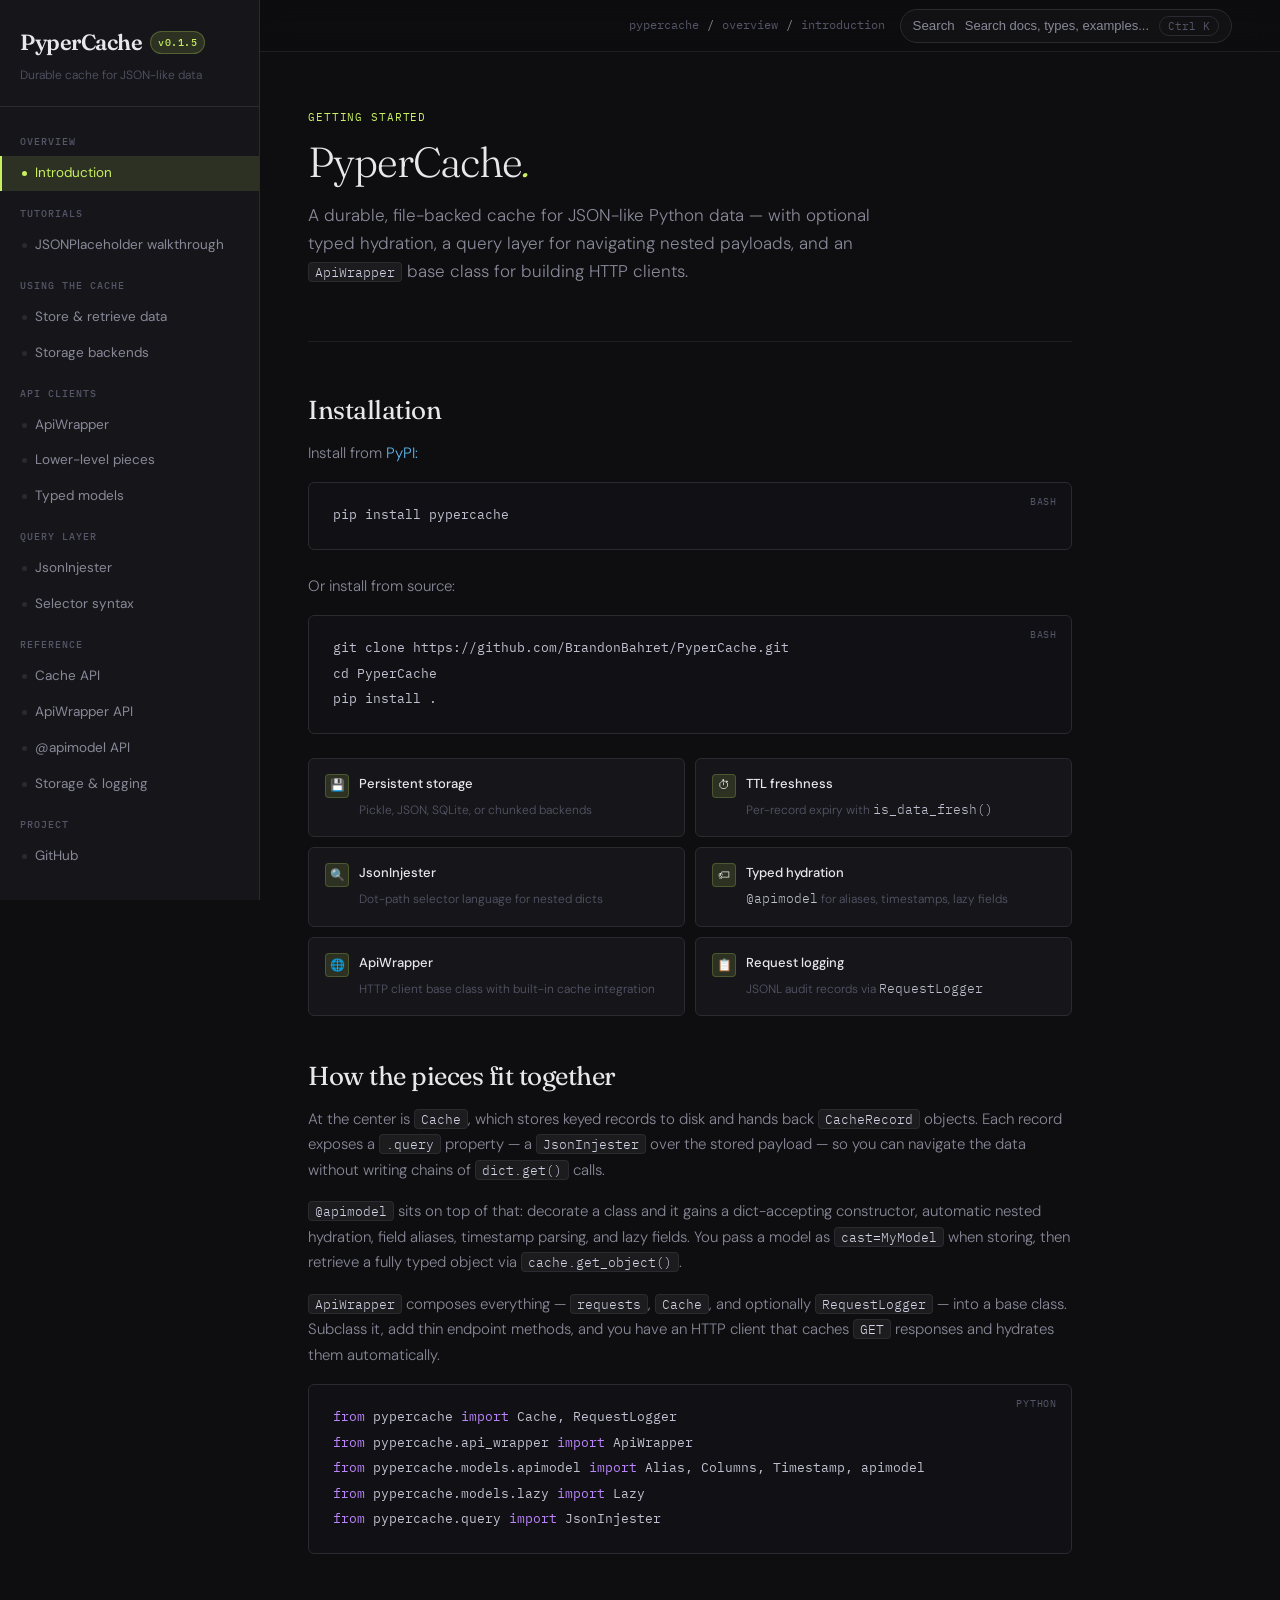
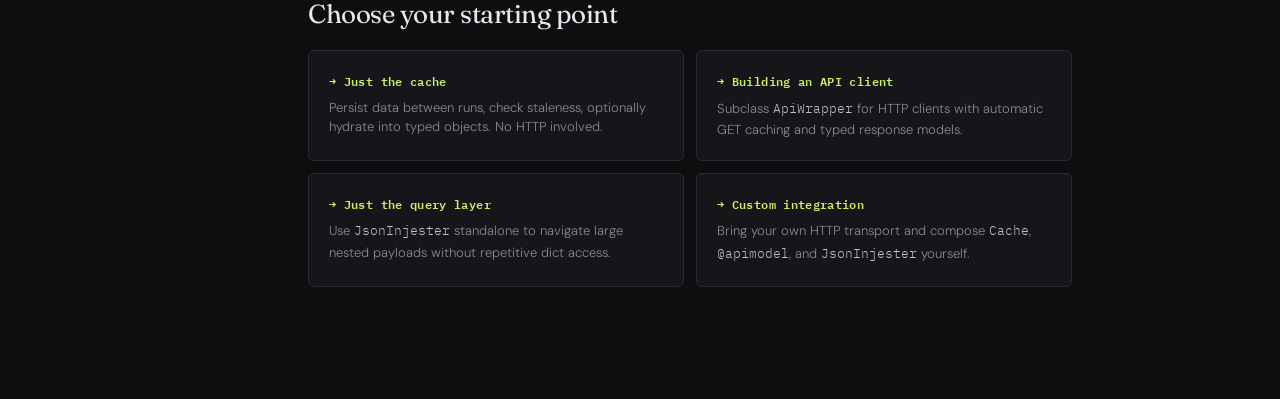
==== commit ce28e10f: "added repo link to docs;" ====
--- a/docs/index.html
+++ b/docs/index.html
@@ -1091,6 +1091,13 @@
         </a>
         <a class="nav-link" onclick="show('ref-storage')">
           <span class="dot"></span> Storage &amp; logging
+        </a>
+      </div>
+
+      <div class="nav-group">
+        <div class="nav-group-label">Project</div>
+        <a class="nav-link" href="https://github.com/BrandonBahret/PyperCache" target="_blank" rel="noopener noreferrer">
+          <span class="dot"></span> GitHub
         </a>
       </div>
     </nav>
@@ -3266,4 +3273,4 @@
 </script>
 
 </body>
-</html>+</html>
